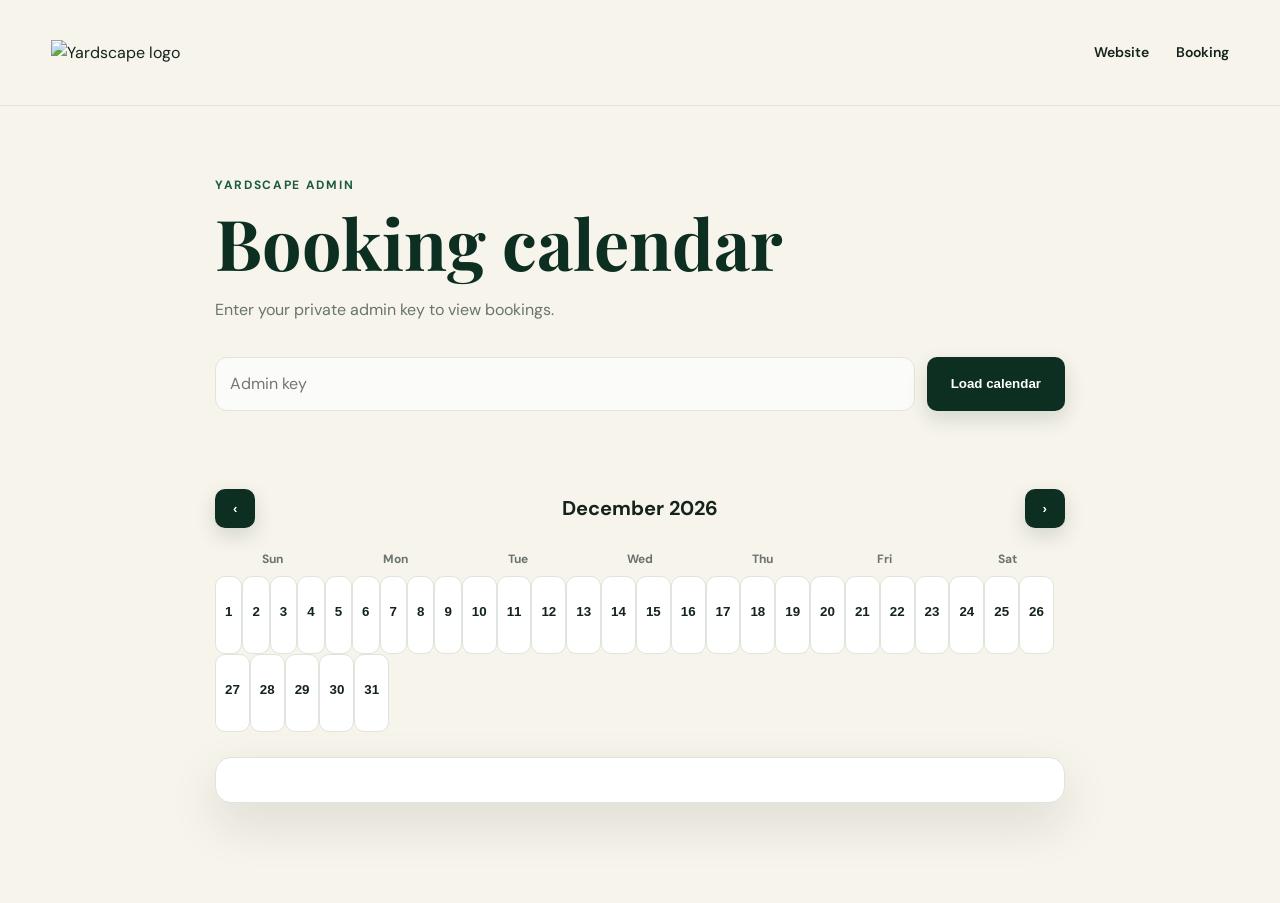
==== admin.html @ 38db49c1 "Add files via upload" ====
<!DOCTYPE html>
<html lang="en"><head><meta charset="UTF-8"><meta name="viewport" content="width=device-width,initial-scale=1.0">
<title>Yardscape Admin Calendar</title><link rel="stylesheet" href="style.css"></head>
<body><header class="site-header"><div class="container nav"><a class="brand" href="index.html"><img src="assets/yardscape-logo.jpg" alt="Yardscape logo"></a><nav><a href="index.html">Website</a><a href="booking.html">Booking</a></nav></div></header>
<main class="booking-page"><div class="container narrow"><p class="eyebrow">Yardscape admin</p><h1>Booking calendar</h1><p class="intro">Enter your private admin key to view bookings.</p>
<div class="admin-toolbar"><input id="key" type="password" placeholder="Admin key"><button id="load" class="btn">Load calendar</button></div><div id="adminStatus" class="status"></div>
<div class="calendar-head"><button id="prev" class="btn btn-small">‹</button><strong id="adminMonth"></strong><button id="next" class="btn btn-small">›</button></div><div id="adminCalendar"></div><div id="details" class="admin-details"></div>
</div></main>
<script>
const ENDPOINT='https://script.google.com/macros/s/AKfycbxmXzRBeJQGZBUnft7rvabX5Q3jhQpAXhet52yWlGPbyvcyRkGd6qVEleNGHYUDn4_w6A/exec';
let view=new Date(new Date().getFullYear(),new Date().getMonth(),1),data={};

function iso(y,m,d){
  return `${y}-${String(m+1).padStart(2,'0')}-${String(d).padStart(2,'0')}`;
}

function draw(){
  document.getElementById('adminMonth').textContent=
    view.toLocaleDateString(undefined,{month:'long',year:'numeric'});

  let c=document.getElementById('adminCalendar');
  c.innerHTML='<div class="admin-grid">'+
    ['Sun','Mon','Tue','Wed','Thu','Fri','Sat'].map(x=>`<b>${x}</b>`).join('');

  let first=new Date(view.getFullYear(),view.getMonth(),1).getDay();
  let days=new Date(view.getFullYear(),view.getMonth()+1,0).getDate();

  for(let i=0;i<first;i++) c.innerHTML+='<div></div>';

  for(let d=1;d<=days;d++){
    let x=iso(view.getFullYear(),view.getMonth(),d);
    let count=(data[x]||[]).length;

    c.innerHTML+=`<button class="admin-day" onclick="showDay('${x}')">
      <b>${d}</b>
      <span>${count?count+' booking'+(count>1?'s':''):''}</span>
    </button>`;
  }

  c.innerHTML+='</div>';
}

function showDay(x){
  let list=data[x]||[];

  document.getElementById('details').innerHTML=
    '<h2>'+
    new Date(x+'T12:00:00').toLocaleDateString(undefined,{
      weekday:'long',
      month:'long',
      day:'numeric',
      year:'numeric'
    })+
    '</h2>'+

    (list.length?
      list.map(b=>`
        <article class="booking-item">
          <b>${b.time} — ${b.service}</b><br>
          ${b.name} · ${b.phone}<br>
          <a href="mailto:${b.email}">${b.email}</a><br>
          ${b.location}<br>
          <strong>${b.price || ''}</strong><br>
          <small>${b.notes||''}</small>
        </article>
      `).join(''):
      '<p>No bookings.</p>');
}

function loadAdmin(){
  let key=document.getElementById('key').value.trim();

  if(!key){
    document.getElementById('adminStatus').className='status error';
    document.getElementById('adminStatus').textContent='Enter your admin key.';
    return;
  }

  document.getElementById('adminStatus').className='status';
  document.getElementById('adminStatus').textContent='Loading bookings…';

  const callback='yardscapeAdminCallback_'+Date.now();

  window[callback]=function(j){
    try{
      if(!j.ok) throw new Error(j.error || 'Unable to load bookings.');

      data={};

      (j.bookings||[]).forEach(b=>{
        if(!data[b.date]) data[b.date]=[];
        data[b.date].push(b);
      });

      localStorage.setItem('yardscapeAdminKey',key);

      document.getElementById('adminStatus').className='status success';
      document.getElementById('adminStatus').textContent=
        (j.bookings||[]).length+
        ' booking'+((j.bookings||[]).length===1?'':'s')+
        ' loaded.';

      draw();

      // Show today's bookings if any.
      const today=iso(new Date().getFullYear(),new Date().getMonth(),new Date().getDate());
      showDay(today);

    }catch(err){
      document.getElementById('adminStatus').className='status error';
      document.getElementById('adminStatus').textContent=
        'Could not load bookings: '+err.message;
    }finally{
      delete window[callback];
      const s=document.getElementById(callback);
      if(s) s.remove();
    }
  };

  const script=document.createElement('script');
  script.id=callback;
  script.src=
    ENDPOINT+
    '?action=admin&key='+
    encodeURIComponent(key)+
    '&callback='+
    encodeURIComponent(callback);

  script.onerror=function(){
    document.getElementById('adminStatus').className='status error';
    document.getElementById('adminStatus').textContent=
      'Could not connect to the Apps Script. Check that the latest deployment is active.';
    delete window[callback];
    script.remove();
  };

  document.body.appendChild(script);
}

document.getElementById('load').onclick=loadAdmin;

document.getElementById('prev').onclick=()=>{
  view=new Date(view.getFullYear(),view.getMonth()-1,1);
  loadAdmin();
};

document.getElementById('next').onclick=()=>{
  view=new Date(view.getFullYear(),view.getMonth()+1,1);
  loadAdmin();
};

document.getElementById('key').value=
  localStorage.getItem('yardscapeAdminKey')||'';

draw();
</script></body></html>
---- style.css ----
@import url('https://fonts.googleapis.com/css2?family=DM+Sans:wght@400;500;600;700&family=Playfair+Display:wght@600;700&display=swap');
:root{--green:#0d2f21;--green2:#1d5b3d;--lime:#c6d86b;--cream:#f7f4eb;--white:#fff;--ink:#14231c;--muted:#68756e;--line:#dfe4dc;--gold:#d6bc67;--shadow:0 20px 50px rgba(20,35,28,.12)}
*{box-sizing:border-box}html{scroll-behavior:smooth}body{margin:0;font-family:"DM Sans",sans-serif;color:var(--ink);background:var(--cream);line-height:1.6}a{text-decoration:none;color:inherit}.container{width:min(1180px,92%);margin:auto}.topbar{background:var(--green);color:#fff;font-size:13px}.topbar-inner{min-height:40px;display:flex;justify-content:space-between;align-items:center;gap:20px}.topbar a{opacity:.96}.site-header{background:rgba(247,244,235,.98);border-bottom:1px solid var(--line);position:sticky;top:0;z-index:20;backdrop-filter:blur(10px)}.nav{min-height:105px;display:flex;align-items:center;justify-content:space-between;gap:25px}.brand img{display:block;width:190px;height:auto}.nav nav{display:flex;align-items:center;gap:27px;font-weight:600;font-size:14px}.nav nav>a:not(.btn):hover{color:var(--green2)}.btn{display:inline-flex;justify-content:center;align-items:center;border:0;border-radius:10px;background:var(--green);color:#fff;padding:14px 24px;font-weight:700;cursor:pointer;transition:.2s;box-shadow:0 8px 20px rgba(13,47,33,.15)}.btn:hover{transform:translateY(-2px);background:var(--green2)}.btn-small{padding:12px 18px}.btn-ghost{background:transparent;color:var(--green);border:1px solid var(--green);box-shadow:none}.btn-outline-light{background:transparent;color:#fff;border:1px solid rgba(255,255,255,.8);box-shadow:none}.menu-toggle{display:none;background:none;border:0;font-size:24px;color:var(--green)}
.hero{position:relative;min-height:520px;display:flex;align-items:center;overflow:hidden;color:#fff}.hero-image{position:absolute;inset:0;background-image:url('assets/hero.jpg');background-size:cover;background-position:center}.hero-overlay{position:absolute;inset:0;background:linear-gradient(90deg,rgba(0,20,13,.88) 0%,rgba(0,20,13,.62) 44%,rgba(0,20,13,.2) 100%)}.hero-content{position:relative;z-index:1;padding:78px 0}.eyebrow{text-transform:uppercase;letter-spacing:.14em;font-size:12px;font-weight:700;color:var(--green2);margin:0 0 12px}.hero .eyebrow{color:#dce9a4}.hero h1{font-family:"Playfair Display",serif;font-size:clamp(48px,7vw,82px);line-height:1.02;margin:0 0 22px;letter-spacing:-.04em}.hero h1 span{color:var(--lime)}.hero-copy{font-size:19px;max-width:640px;margin:0;color:#f5f7f3}.hero-actions{display:flex;gap:12px;flex-wrap:wrap;margin:28px 0 14px}.location-line{font-size:14px;margin-top:12px}.section{padding:88px 0}.services-section{background:var(--cream)}.section-heading{max-width:760px;margin-bottom:38px}.centered{text-align:center;margin-left:auto;margin-right:auto}.section-heading h2{font-family:"Playfair Display",serif;font-size:clamp(36px,5vw,56px);line-height:1.08;margin:0;color:var(--green)}.section-heading>p:last-child{color:var(--muted)}.service-cards{display:grid;grid-template-columns:repeat(5,1fr);gap:16px}.service-card{background:#fff;border:1px solid var(--line);border-radius:14px;overflow:hidden;box-shadow:0 10px 25px rgba(20,35,28,.08);display:flex;flex-direction:column}.service-image{height:135px;overflow:hidden}.service-image img{width:100%;height:100%;object-fit:cover;display:block}.service-body{position:relative;padding:28px 18px 20px;display:flex;flex-direction:column;min-height:225px}.service-icon{position:absolute;left:18px;top:-22px;width:46px;height:46px;border-radius:50%;display:grid;place-items:center;background:var(--green);color:#fff;border:3px solid #fff;font-size:20px}.service-body h3{font-size:18px;margin:5px 0 8px}.service-body p{font-size:13px;color:var(--muted);margin:0 0 18px}.service-body strong{margin-top:auto;color:var(--green);font-size:15px}.center-action{text-align:center;margin-top:28px}.about-section{background:var(--green);color:#fff}.about-grid{display:grid;grid-template-columns:1fr 1fr;gap:80px;align-items:center}.about-section .eyebrow{color:var(--lime)}.about-section h2{font-family:"Playfair Display",serif;font-size:clamp(35px,5vw,55px);line-height:1.08;margin:0}.about-section p{color:#dbe7e0}.contact-section{background:#fff}.contact-grid{display:grid;grid-template-columns:repeat(2,1fr);gap:16px}.contact-card{display:flex;gap:16px;align-items:flex-start;background:var(--cream);border:1px solid var(--line);border-radius:16px;padding:20px}.contact-icon{width:42px;height:42px;flex:0 0 42px;display:grid;place-items:center;background:var(--green);color:var(--lime);border-radius:50%;font-size:18px}.contact-card b{color:var(--green)}.contact-cta{margin-top:25px;background:var(--green);color:#fff;border-radius:18px;padding:28px 30px;display:flex;justify-content:space-between;align-items:center;gap:25px}.contact-cta h3{font-family:"Playfair Display",serif;font-size:30px;margin:0 0 5px}.contact-cta p{margin:0;color:#dbe7e0}.contact-cta .btn{background:#fff;color:var(--green)}footer{background:#08251a;color:#dbe6df;padding:48px 0 0}.footer-grid{display:grid;grid-template-columns:1.5fr 1fr 1fr;gap:55px;padding-bottom:38px}.footer-brand img{width:210px;background:#f7f4eb;border-radius:8px;padding:4px}.footer-grid h3{color:#fff;font-size:16px;margin:0 0 15px}.footer-grid p{font-size:13px;margin:7px 0}.footer-grid a:hover{color:var(--lime)}.footer-bottom{text-align:center;border-top:1px solid rgba(255,255,255,.12);padding:18px 0;font-size:12px;color:#aebeb5}
/* booking page */.booking-page{padding:70px 0 100px}.narrow{width:min(850px,92%)}.booking-page h1{font-family:"Playfair Display",serif;font-size:clamp(45px,7vw,70px);line-height:1.02;margin:0 0 18px;color:var(--green)}.intro{color:var(--muted);max-width:720px;margin-bottom:35px}.booking-form{background:#fff;border:1px solid var(--line);border-radius:22px;padding:30px;box-shadow:var(--shadow)}.form-section{padding:10px 0 28px}.form-section h2{font-family:"Playfair Display",serif;font-size:25px;margin:0 0 18px;color:var(--green)}.service-options{display:grid;grid-template-columns:1fr 1fr;gap:12px}.service-option{position:relative}.service-option input{position:absolute;opacity:0}.service-option span{display:flex;justify-content:space-between;gap:15px;padding:17px;border:1px solid var(--line);border-radius:14px;cursor:pointer}.service-option input:checked+span{border-color:var(--green2);box-shadow:0 0 0 2px var(--green2);background:#f5faee}.service-option small{color:var(--muted);font-weight:600}label:not(.service-option){display:block;font-size:13px;font-weight:700;margin:14px 0 6px}input,select,textarea{width:100%;padding:13px 14px;border:1px solid var(--line);border-radius:12px;background:#fbfcf9;font:inherit;color:var(--ink)}input:focus,select:focus,textarea:focus{outline:2px solid var(--lime);border-color:var(--green2)}.form-grid{display:grid;grid-template-columns:1fr 1fr;gap:35px;border-top:1px solid var(--line);border-bottom:1px solid var(--line)}.hint,.privacy-note{font-size:12px;color:var(--muted)}.summary{display:grid;grid-template-columns:1fr 1fr;gap:12px;background:var(--cream);border-radius:14px;padding:18px;margin:0 0 18px}.summary span{display:block;color:var(--muted);font-size:12px}.summary strong{display:block;margin-top:3px}.btn-full{width:100%;font-size:16px}.status{min-height:24px;text-align:center;font-weight:700}.status.success{color:#247347}.status.error{color:#a12f2f}.booking-footer{background:#08251a;color:#dbe6df;padding:28px 0}.booking-footer .footer-inner{display:flex;justify-content:space-between;align-items:center}.booking-brand{display:flex;align-items:center;gap:14px}.booking-brand img{width:130px;background:#f7f4eb;border-radius:6px}
@media(max-width:1000px){.service-cards{grid-template-columns:repeat(2,1fr)}.about-grid{grid-template-columns:1fr;gap:30px}.nav nav{gap:16px}}@media(max-width:700px){.topbar-inner{flex-direction:column;justify-content:center;gap:2px;padding:7px 0}.nav{min-height:78px}.brand img{width:155px}.nav nav{display:none;position:absolute;top:78px;left:0;right:0;background:var(--cream);padding:18px 4%;border-bottom:1px solid var(--line);flex-direction:column;align-items:stretch}.nav nav.open{display:flex}.nav nav .btn{text-align:center}.menu-toggle{display:block}.hero{min-height:560px}.hero-content{padding:60px 0}.service-cards,.contact-grid,.form-grid,.service-options,.summary,.footer-grid{grid-template-columns:1fr}.section{padding:65px 0}.contact-cta{flex-direction:column;align-items:flex-start}.footer-grid{gap:28px}.booking-page{padding:45px 0 70px}.booking-form{padding:20px}}

/* Admin calendar */
.admin-toolbar{display:flex;gap:12px;margin:24px 0}.admin-toolbar input{flex:1}.calendar-head{display:flex;align-items:center;justify-content:space-between;margin:30px 0 15px;font-size:20px}.admin-grid{display:grid;grid-template-columns:repeat(7,1fr);gap:7px}.admin-grid>b{text-align:center;color:var(--muted);font-size:12px;padding:7px}.admin-day{min-height:78px;border:1px solid var(--line);background:#fff;border-radius:10px;padding:9px;text-align:left;cursor:pointer;color:var(--ink)}.admin-day:hover{border-color:var(--green2);transform:translateY(-1px)}.admin-day.has-bookings{background:#f2f8ee;border-color:#9dbb86}.admin-day span{display:block;color:var(--green2);font-size:11px;margin-top:7px}.admin-details{margin-top:25px;background:#fff;border:1px solid var(--line);border-radius:16px;padding:22px;box-shadow:var(--shadow)}.booking-item{background:var(--cream);border:1px solid var(--line);border-radius:12px;padding:15px;margin:12px 0}.booking-item a{color:var(--green2);text-decoration:underline}.booking-item small{color:var(--muted)}
@media(max-width:700px){.admin-toolbar{flex-direction:column}.admin-grid{gap:4px}.admin-day{min-height:60px;padding:6px;font-size:12px}.admin-day span{font-size:9px}}
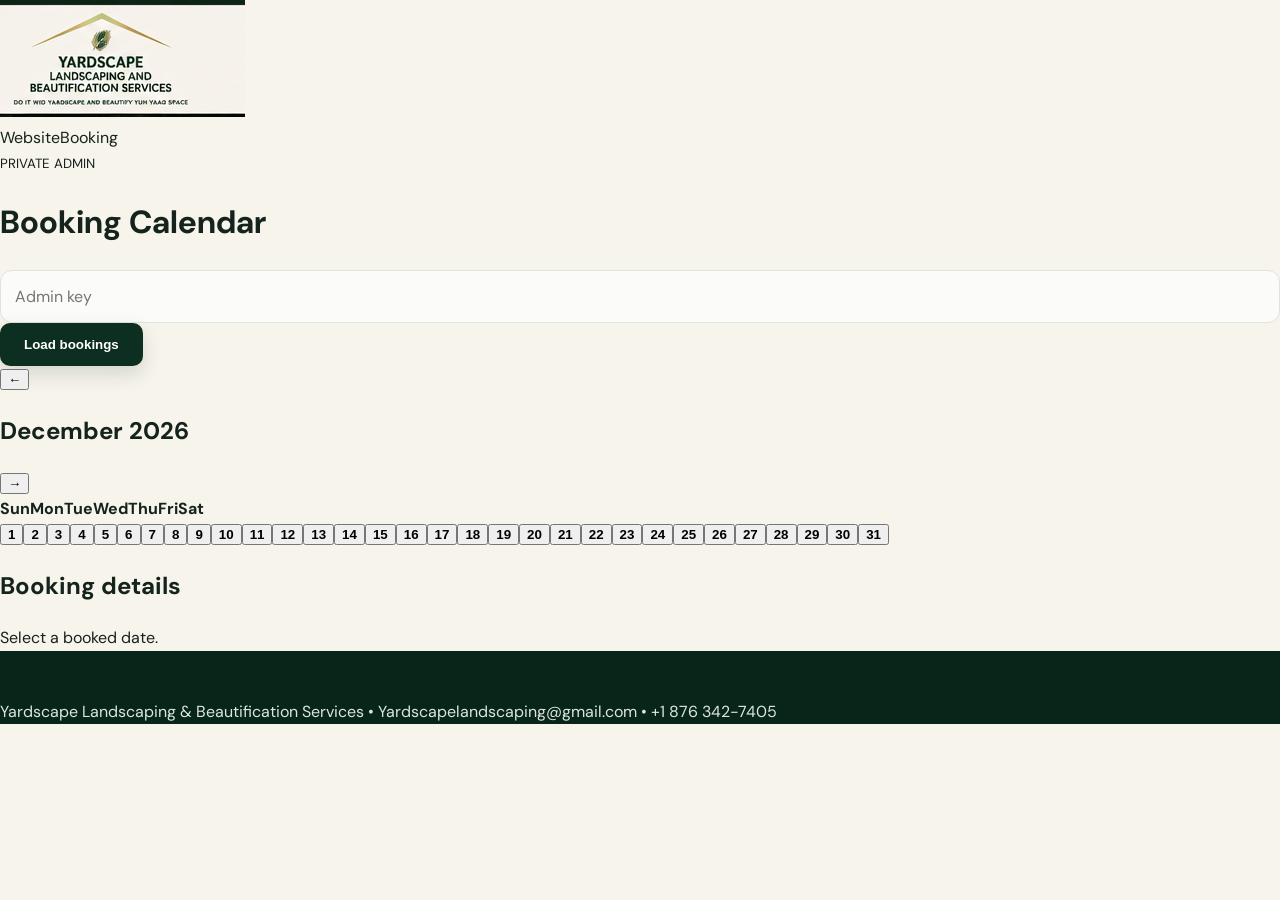
==== commit fd03ebea: "Add files via upload" ====
--- a/admin.html
+++ b/admin.html
@@ -1,156 +1,15 @@
-<!DOCTYPE html>
-<html lang="en"><head><meta charset="UTF-8"><meta name="viewport" content="width=device-width,initial-scale=1.0">
-<title>Yardscape Admin Calendar</title><link rel="stylesheet" href="style.css"></head>
-<body><header class="site-header"><div class="container nav"><a class="brand" href="index.html"><img src="assets/yardscape-logo.jpg" alt="Yardscape logo"></a><nav><a href="index.html">Website</a><a href="booking.html">Booking</a></nav></div></header>
-<main class="booking-page"><div class="container narrow"><p class="eyebrow">Yardscape admin</p><h1>Booking calendar</h1><p class="intro">Enter your private admin key to view bookings.</p>
-<div class="admin-toolbar"><input id="key" type="password" placeholder="Admin key"><button id="load" class="btn">Load calendar</button></div><div id="adminStatus" class="status"></div>
-<div class="calendar-head"><button id="prev" class="btn btn-small">‹</button><strong id="adminMonth"></strong><button id="next" class="btn btn-small">›</button></div><div id="adminCalendar"></div><div id="details" class="admin-details"></div>
-</div></main>
+<!doctype html><html><head><meta charset="utf-8"><meta name="viewport" content="width=device-width,initial-scale=1"><title>Yardscape Admin</title><link rel="stylesheet" href="style.css"></head>
+<body><header><a href="index.html"><img src="assets/yardscape-logo.png" alt="Yardscape"></a><nav><a href="index.html">Website</a><a href="booking.html">Booking</a></nav></header>
+<main><small>PRIVATE ADMIN</small><h1>Booking Calendar</h1><div class="adminbar"><input id="key" type="password" placeholder="Admin key"><button class="btn" id="load">Load bookings</button><span id="count"></span></div>
+<div class="calhead"><button id="prev">←</button><h2 id="month"></h2><button id="next">→</button></div><div class="week"><b>Sun</b><b>Mon</b><b>Tue</b><b>Wed</b><b>Thu</b><b>Fri</b><b>Sat</b></div><div id="grid" class="calendar"></div>
+<div class="details"><h2>Booking details</h2><div id="details">Select a booked date.</div></div></main>
+<footer>Yardscape Landscaping & Beautification Services • <a href="mailto:Yardscapelandscaping@gmail.com">Yardscapelandscaping@gmail.com</a> • <a href="tel:+18763427405">+1 876 342-7405</a></footer>
 <script>
-const ENDPOINT='https://script.google.com/macros/s/AKfycbxmXzRBeJQGZBUnft7rvabX5Q3jhQpAXhet52yWlGPbyvcyRkGd6qVEleNGHYUDn4_w6A/exec';
-let view=new Date(new Date().getFullYear(),new Date().getMonth(),1),data={};
-
-function iso(y,m,d){
-  return `${y}-${String(m+1).padStart(2,'0')}-${String(d).padStart(2,'0')}`;
-}
-
-function draw(){
-  document.getElementById('adminMonth').textContent=
-    view.toLocaleDateString(undefined,{month:'long',year:'numeric'});
-
-  let c=document.getElementById('adminCalendar');
-  c.innerHTML='<div class="admin-grid">'+
-    ['Sun','Mon','Tue','Wed','Thu','Fri','Sat'].map(x=>`<b>${x}</b>`).join('');
-
-  let first=new Date(view.getFullYear(),view.getMonth(),1).getDay();
-  let days=new Date(view.getFullYear(),view.getMonth()+1,0).getDate();
-
-  for(let i=0;i<first;i++) c.innerHTML+='<div></div>';
-
-  for(let d=1;d<=days;d++){
-    let x=iso(view.getFullYear(),view.getMonth(),d);
-    let count=(data[x]||[]).length;
-
-    c.innerHTML+=`<button class="admin-day" onclick="showDay('${x}')">
-      <b>${d}</b>
-      <span>${count?count+' booking'+(count>1?'s':''):''}</span>
-    </button>`;
-  }
-
-  c.innerHTML+='</div>';
-}
-
-function showDay(x){
-  let list=data[x]||[];
-
-  document.getElementById('details').innerHTML=
-    '<h2>'+
-    new Date(x+'T12:00:00').toLocaleDateString(undefined,{
-      weekday:'long',
-      month:'long',
-      day:'numeric',
-      year:'numeric'
-    })+
-    '</h2>'+
-
-    (list.length?
-      list.map(b=>`
-        <article class="booking-item">
-          <b>${b.time} — ${b.service}</b><br>
-          ${b.name} · ${b.phone}<br>
-          <a href="mailto:${b.email}">${b.email}</a><br>
-          ${b.location}<br>
-          <strong>${b.price || ''}</strong><br>
-          <small>${b.notes||''}</small>
-        </article>
-      `).join(''):
-      '<p>No bookings.</p>');
-}
-
-function loadAdmin(){
-  let key=document.getElementById('key').value.trim();
-
-  if(!key){
-    document.getElementById('adminStatus').className='status error';
-    document.getElementById('adminStatus').textContent='Enter your admin key.';
-    return;
-  }
-
-  document.getElementById('adminStatus').className='status';
-  document.getElementById('adminStatus').textContent='Loading bookings…';
-
-  const callback='yardscapeAdminCallback_'+Date.now();
-
-  window[callback]=function(j){
-    try{
-      if(!j.ok) throw new Error(j.error || 'Unable to load bookings.');
-
-      data={};
-
-      (j.bookings||[]).forEach(b=>{
-        if(!data[b.date]) data[b.date]=[];
-        data[b.date].push(b);
-      });
-
-      localStorage.setItem('yardscapeAdminKey',key);
-
-      document.getElementById('adminStatus').className='status success';
-      document.getElementById('adminStatus').textContent=
-        (j.bookings||[]).length+
-        ' booking'+((j.bookings||[]).length===1?'':'s')+
-        ' loaded.';
-
-      draw();
-
-      // Show today's bookings if any.
-      const today=iso(new Date().getFullYear(),new Date().getMonth(),new Date().getDate());
-      showDay(today);
-
-    }catch(err){
-      document.getElementById('adminStatus').className='status error';
-      document.getElementById('adminStatus').textContent=
-        'Could not load bookings: '+err.message;
-    }finally{
-      delete window[callback];
-      const s=document.getElementById(callback);
-      if(s) s.remove();
-    }
-  };
-
-  const script=document.createElement('script');
-  script.id=callback;
-  script.src=
-    ENDPOINT+
-    '?action=admin&key='+
-    encodeURIComponent(key)+
-    '&callback='+
-    encodeURIComponent(callback);
-
-  script.onerror=function(){
-    document.getElementById('adminStatus').className='status error';
-    document.getElementById('adminStatus').textContent=
-      'Could not connect to the Apps Script. Check that the latest deployment is active.';
-    delete window[callback];
-    script.remove();
-  };
-
-  document.body.appendChild(script);
-}
-
-document.getElementById('load').onclick=loadAdmin;
-
-document.getElementById('prev').onclick=()=>{
-  view=new Date(view.getFullYear(),view.getMonth()-1,1);
-  loadAdmin();
-};
-
-document.getElementById('next').onclick=()=>{
-  view=new Date(view.getFullYear(),view.getMonth()+1,1);
-  loadAdmin();
-};
-
-document.getElementById('key').value=
-  localStorage.getItem('yardscapeAdminKey')||'';
-
-draw();
+const API="https://script.google.com/macros/s/AKfycbxmXzRBeJQGZBUnft7rvabX5Q3jhQpAXhet52yWlGPbyvcyRkGd6qVEleNGHYUDn4_w6A/exec";let data={},cur=new Date();
+function jp(p){return new Promise((resolve,reject)=>{const c="ad_"+Date.now()+"_"+Math.random().toString(36).slice(2),x=document.createElement("script");let timer;window[c]=v=>{clearTimeout(timer);delete window[c];x.remove();resolve(v)};x.onerror=()=>{clearTimeout(timer);delete window[c];x.remove();reject(new Error("Could not connect to the booking service."))};x.src=API+"?"+new URLSearchParams({...p,callback:c});document.body.appendChild(x);timer=setTimeout(()=>{delete window[c];x.remove();reject(new Error("Admin request timed out."))},15000)})}
+function esc(v){return String(v??"").replace(/[&<>"']/g,c=>({"&":"&amp;","<":"&lt;",">":"&gt;",'"':"&quot;","'":"&#039;"}[c]))}
+function render(){const y=cur.getFullYear(),m=cur.getMonth();document.getElementById("month").textContent=cur.toLocaleString("en-US",{month:"long",year:"numeric"});const g=document.getElementById("grid");g.innerHTML="";const first=new Date(y,m,1).getDay(),days=new Date(y,m+1,0).getDate();for(let i=0;i<first;i++)g.appendChild(document.createElement("div"));for(let day=1;day<=days;day++){const k=y+"-"+String(m+1).padStart(2,"0")+"-"+String(day).padStart(2,"0"),b=data[k]||[],c=document.createElement("button");c.className="day"+(b.length?" booked":"");c.innerHTML="<b>"+day+"</b>"+(b.length?"<small>"+b.length+" booking(s)</small>":"");c.onclick=()=>show(k);g.appendChild(c)}}
+function show(k){const b=data[k]||[];document.getElementById("details").innerHTML=b.length?b.map(x=>"<article><h3>"+esc(x.service)+"</h3><p><b>"+esc(x.date)+" at "+esc(x.time)+"</b></p><p><b>Customer:</b> "+esc(x.name)+"</p><p><b>Email:</b> "+esc(x.email)+"</p><p><b>Phone:</b> "+esc(x.phone)+"</p><p><b>Location:</b> "+esc(x.location)+"</p><p><b>Price / Quote:</b> "+esc(x.price)+"</p><p><b>Notes:</b> "+esc(x.notes||"None")+"</p></article>").join(""):"No bookings for "+k+"."}
+document.getElementById("load").onclick=async()=>{try{const r=await jp({action:"admin",key:document.getElementById("key").value.trim()});if(!r.ok)throw Error(r.error||"Could not load bookings.");data=r.bookings||{};document.getElementById("count").textContent=Object.values(data).reduce((a,b)=>a+b.length,0)+" booking(s)";render()}catch(e){alert(e.message)}};
+document.getElementById("prev").onclick=()=>{cur.setMonth(cur.getMonth()-1);render()};document.getElementById("next").onclick=()=>{cur.setMonth(cur.getMonth()+1);render()};render();
 </script></body></html>
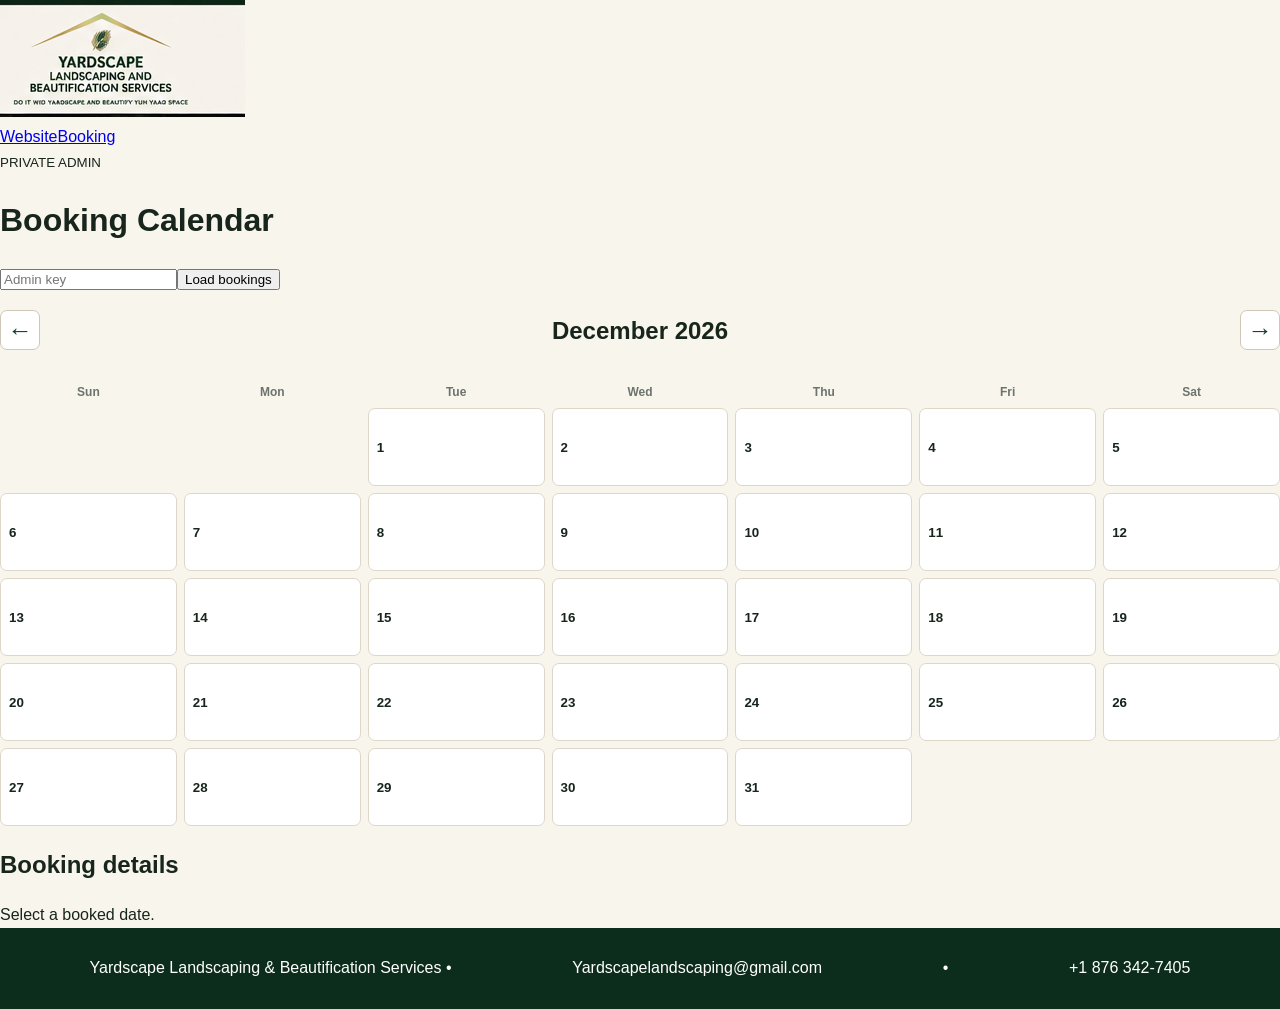
==== commit 4dbccd3f: "Update admin.html" ====
--- a/admin.html
+++ b/admin.html
@@ -12,4 +12,4 @@
 function show(k){const b=data[k]||[];document.getElementById("details").innerHTML=b.length?b.map(x=>"<article><h3>"+esc(x.service)+"</h3><p><b>"+esc(x.date)+" at "+esc(x.time)+"</b></p><p><b>Customer:</b> "+esc(x.name)+"</p><p><b>Email:</b> "+esc(x.email)+"</p><p><b>Phone:</b> "+esc(x.phone)+"</p><p><b>Location:</b> "+esc(x.location)+"</p><p><b>Price / Quote:</b> "+esc(x.price)+"</p><p><b>Notes:</b> "+esc(x.notes||"None")+"</p></article>").join(""):"No bookings for "+k+"."}
 document.getElementById("load").onclick=async()=>{try{const r=await jp({action:"admin",key:document.getElementById("key").value.trim()});if(!r.ok)throw Error(r.error||"Could not load bookings.");data=r.bookings||{};document.getElementById("count").textContent=Object.values(data).reduce((a,b)=>a+b.length,0)+" booking(s)";render()}catch(e){alert(e.message)}};
 document.getElementById("prev").onclick=()=>{cur.setMonth(cur.getMonth()-1);render()};document.getElementById("next").onclick=()=>{cur.setMonth(cur.getMonth()+1);render()};render();
-</script></body></html>+</script></body></html>
--- a/style.css
+++ b/style.css
@@ -1,10 +1 @@
-@import url('https://fonts.googleapis.com/css2?family=DM+Sans:wght@400;500;600;700&family=Playfair+Display:wght@600;700&display=swap');
-:root{--green:#0d2f21;--green2:#1d5b3d;--lime:#c6d86b;--cream:#f7f4eb;--white:#fff;--ink:#14231c;--muted:#68756e;--line:#dfe4dc;--gold:#d6bc67;--shadow:0 20px 50px rgba(20,35,28,.12)}
-*{box-sizing:border-box}html{scroll-behavior:smooth}body{margin:0;font-family:"DM Sans",sans-serif;color:var(--ink);background:var(--cream);line-height:1.6}a{text-decoration:none;color:inherit}.container{width:min(1180px,92%);margin:auto}.topbar{background:var(--green);color:#fff;font-size:13px}.topbar-inner{min-height:40px;display:flex;justify-content:space-between;align-items:center;gap:20px}.topbar a{opacity:.96}.site-header{background:rgba(247,244,235,.98);border-bottom:1px solid var(--line);position:sticky;top:0;z-index:20;backdrop-filter:blur(10px)}.nav{min-height:105px;display:flex;align-items:center;justify-content:space-between;gap:25px}.brand img{display:block;width:190px;height:auto}.nav nav{display:flex;align-items:center;gap:27px;font-weight:600;font-size:14px}.nav nav>a:not(.btn):hover{color:var(--green2)}.btn{display:inline-flex;justify-content:center;align-items:center;border:0;border-radius:10px;background:var(--green);color:#fff;padding:14px 24px;font-weight:700;cursor:pointer;transition:.2s;box-shadow:0 8px 20px rgba(13,47,33,.15)}.btn:hover{transform:translateY(-2px);background:var(--green2)}.btn-small{padding:12px 18px}.btn-ghost{background:transparent;color:var(--green);border:1px solid var(--green);box-shadow:none}.btn-outline-light{background:transparent;color:#fff;border:1px solid rgba(255,255,255,.8);box-shadow:none}.menu-toggle{display:none;background:none;border:0;font-size:24px;color:var(--green)}
-.hero{position:relative;min-height:520px;display:flex;align-items:center;overflow:hidden;color:#fff}.hero-image{position:absolute;inset:0;background-image:url('assets/hero.jpg');background-size:cover;background-position:center}.hero-overlay{position:absolute;inset:0;background:linear-gradient(90deg,rgba(0,20,13,.88) 0%,rgba(0,20,13,.62) 44%,rgba(0,20,13,.2) 100%)}.hero-content{position:relative;z-index:1;padding:78px 0}.eyebrow{text-transform:uppercase;letter-spacing:.14em;font-size:12px;font-weight:700;color:var(--green2);margin:0 0 12px}.hero .eyebrow{color:#dce9a4}.hero h1{font-family:"Playfair Display",serif;font-size:clamp(48px,7vw,82px);line-height:1.02;margin:0 0 22px;letter-spacing:-.04em}.hero h1 span{color:var(--lime)}.hero-copy{font-size:19px;max-width:640px;margin:0;color:#f5f7f3}.hero-actions{display:flex;gap:12px;flex-wrap:wrap;margin:28px 0 14px}.location-line{font-size:14px;margin-top:12px}.section{padding:88px 0}.services-section{background:var(--cream)}.section-heading{max-width:760px;margin-bottom:38px}.centered{text-align:center;margin-left:auto;margin-right:auto}.section-heading h2{font-family:"Playfair Display",serif;font-size:clamp(36px,5vw,56px);line-height:1.08;margin:0;color:var(--green)}.section-heading>p:last-child{color:var(--muted)}.service-cards{display:grid;grid-template-columns:repeat(5,1fr);gap:16px}.service-card{background:#fff;border:1px solid var(--line);border-radius:14px;overflow:hidden;box-shadow:0 10px 25px rgba(20,35,28,.08);display:flex;flex-direction:column}.service-image{height:135px;overflow:hidden}.service-image img{width:100%;height:100%;object-fit:cover;display:block}.service-body{position:relative;padding:28px 18px 20px;display:flex;flex-direction:column;min-height:225px}.service-icon{position:absolute;left:18px;top:-22px;width:46px;height:46px;border-radius:50%;display:grid;place-items:center;background:var(--green);color:#fff;border:3px solid #fff;font-size:20px}.service-body h3{font-size:18px;margin:5px 0 8px}.service-body p{font-size:13px;color:var(--muted);margin:0 0 18px}.service-body strong{margin-top:auto;color:var(--green);font-size:15px}.center-action{text-align:center;margin-top:28px}.about-section{background:var(--green);color:#fff}.about-grid{display:grid;grid-template-columns:1fr 1fr;gap:80px;align-items:center}.about-section .eyebrow{color:var(--lime)}.about-section h2{font-family:"Playfair Display",serif;font-size:clamp(35px,5vw,55px);line-height:1.08;margin:0}.about-section p{color:#dbe7e0}.contact-section{background:#fff}.contact-grid{display:grid;grid-template-columns:repeat(2,1fr);gap:16px}.contact-card{display:flex;gap:16px;align-items:flex-start;background:var(--cream);border:1px solid var(--line);border-radius:16px;padding:20px}.contact-icon{width:42px;height:42px;flex:0 0 42px;display:grid;place-items:center;background:var(--green);color:var(--lime);border-radius:50%;font-size:18px}.contact-card b{color:var(--green)}.contact-cta{margin-top:25px;background:var(--green);color:#fff;border-radius:18px;padding:28px 30px;display:flex;justify-content:space-between;align-items:center;gap:25px}.contact-cta h3{font-family:"Playfair Display",serif;font-size:30px;margin:0 0 5px}.contact-cta p{margin:0;color:#dbe7e0}.contact-cta .btn{background:#fff;color:var(--green)}footer{background:#08251a;color:#dbe6df;padding:48px 0 0}.footer-grid{display:grid;grid-template-columns:1.5fr 1fr 1fr;gap:55px;padding-bottom:38px}.footer-brand img{width:210px;background:#f7f4eb;border-radius:8px;padding:4px}.footer-grid h3{color:#fff;font-size:16px;margin:0 0 15px}.footer-grid p{font-size:13px;margin:7px 0}.footer-grid a:hover{color:var(--lime)}.footer-bottom{text-align:center;border-top:1px solid rgba(255,255,255,.12);padding:18px 0;font-size:12px;color:#aebeb5}
-/* booking page */.booking-page{padding:70px 0 100px}.narrow{width:min(850px,92%)}.booking-page h1{font-family:"Playfair Display",serif;font-size:clamp(45px,7vw,70px);line-height:1.02;margin:0 0 18px;color:var(--green)}.intro{color:var(--muted);max-width:720px;margin-bottom:35px}.booking-form{background:#fff;border:1px solid var(--line);border-radius:22px;padding:30px;box-shadow:var(--shadow)}.form-section{padding:10px 0 28px}.form-section h2{font-family:"Playfair Display",serif;font-size:25px;margin:0 0 18px;color:var(--green)}.service-options{display:grid;grid-template-columns:1fr 1fr;gap:12px}.service-option{position:relative}.service-option input{position:absolute;opacity:0}.service-option span{display:flex;justify-content:space-between;gap:15px;padding:17px;border:1px solid var(--line);border-radius:14px;cursor:pointer}.service-option input:checked+span{border-color:var(--green2);box-shadow:0 0 0 2px var(--green2);background:#f5faee}.service-option small{color:var(--muted);font-weight:600}label:not(.service-option){display:block;font-size:13px;font-weight:700;margin:14px 0 6px}input,select,textarea{width:100%;padding:13px 14px;border:1px solid var(--line);border-radius:12px;background:#fbfcf9;font:inherit;color:var(--ink)}input:focus,select:focus,textarea:focus{outline:2px solid var(--lime);border-color:var(--green2)}.form-grid{display:grid;grid-template-columns:1fr 1fr;gap:35px;border-top:1px solid var(--line);border-bottom:1px solid var(--line)}.hint,.privacy-note{font-size:12px;color:var(--muted)}.summary{display:grid;grid-template-columns:1fr 1fr;gap:12px;background:var(--cream);border-radius:14px;padding:18px;margin:0 0 18px}.summary span{display:block;color:var(--muted);font-size:12px}.summary strong{display:block;margin-top:3px}.btn-full{width:100%;font-size:16px}.status{min-height:24px;text-align:center;font-weight:700}.status.success{color:#247347}.status.error{color:#a12f2f}.booking-footer{background:#08251a;color:#dbe6df;padding:28px 0}.booking-footer .footer-inner{display:flex;justify-content:space-between;align-items:center}.booking-brand{display:flex;align-items:center;gap:14px}.booking-brand img{width:130px;background:#f7f4eb;border-radius:6px}
-@media(max-width:1000px){.service-cards{grid-template-columns:repeat(2,1fr)}.about-grid{grid-template-columns:1fr;gap:30px}.nav nav{gap:16px}}@media(max-width:700px){.topbar-inner{flex-direction:column;justify-content:center;gap:2px;padding:7px 0}.nav{min-height:78px}.brand img{width:155px}.nav nav{display:none;position:absolute;top:78px;left:0;right:0;background:var(--cream);padding:18px 4%;border-bottom:1px solid var(--line);flex-direction:column;align-items:stretch}.nav nav.open{display:flex}.nav nav .btn{text-align:center}.menu-toggle{display:block}.hero{min-height:560px}.hero-content{padding:60px 0}.service-cards,.contact-grid,.form-grid,.service-options,.summary,.footer-grid{grid-template-columns:1fr}.section{padding:65px 0}.contact-cta{flex-direction:column;align-items:flex-start}.footer-grid{gap:28px}.booking-page{padding:45px 0 70px}.booking-form{padding:20px}}
-
-/* Admin calendar */
-.admin-toolbar{display:flex;gap:12px;margin:24px 0}.admin-toolbar input{flex:1}.calendar-head{display:flex;align-items:center;justify-content:space-between;margin:30px 0 15px;font-size:20px}.admin-grid{display:grid;grid-template-columns:repeat(7,1fr);gap:7px}.admin-grid>b{text-align:center;color:var(--muted);font-size:12px;padding:7px}.admin-day{min-height:78px;border:1px solid var(--line);background:#fff;border-radius:10px;padding:9px;text-align:left;cursor:pointer;color:var(--ink)}.admin-day:hover{border-color:var(--green2);transform:translateY(-1px)}.admin-day.has-bookings{background:#f2f8ee;border-color:#9dbb86}.admin-day span{display:block;color:var(--green2);font-size:11px;margin-top:7px}.admin-details{margin-top:25px;background:#fff;border:1px solid var(--line);border-radius:16px;padding:22px;box-shadow:var(--shadow)}.booking-item{background:var(--cream);border:1px solid var(--line);border-radius:12px;padding:15px;margin:12px 0}.booking-item a{color:var(--green2);text-decoration:underline}.booking-item small{color:var(--muted)}
-@media(max-width:700px){.admin-toolbar{flex-direction:column}.admin-grid{gap:4px}.admin-day{min-height:60px;padding:6px;font-size:12px}.admin-day span{font-size:9px}}
+*{box-sizing:border-box}body{margin:0;background:#f8f5ec;color:#17251c;font-family:Arial,Helvetica,sans-serif;line-height:1.55}.topbar{background:#0d2d1c;color:#fff;padding:9px 7%;display:flex;justify-content:center;gap:42px;font-size:13px}.site-header{background:#fff;min-height:82px;display:flex;align-items:center;justify-content:space-between;padding:8px 7%;border-bottom:1px solid #e2dccf}.brand img{height:62px;width:auto;display:block}.site-header nav{display:flex;align-items:center;gap:25px}.site-header nav a{text-decoration:none;font-weight:700;color:#16251c}.nav-btn{background:#0d4b2c;color:#fff!important;padding:11px 18px;border-radius:7px}.booking-page{max-width:1120px;margin:auto;padding:55px 22px 80px}.booking-intro{display:flex;justify-content:space-between;gap:40px;align-items:end;margin-bottom:30px}.eyebrow{font-size:12px;letter-spacing:2px;color:#b28a38;font-weight:800}.booking-intro h1{font-family:Georgia,serif;font-size:50px;line-height:1.05;margin:9px 0;color:#123d27}.booking-intro p{max-width:720px;font-size:18px;color:#556057}.contact-mini{background:#fff;border:1px solid #e2dccf;border-radius:10px;padding:20px;display:flex;flex-direction:column;gap:5px;min-width:260px}.contact-mini a{color:#0d4b2c;font-weight:700}.booking-form{background:#fff;border:1px solid #e0d8c8;border-radius:12px;box-shadow:0 15px 40px #1a2d1a10;overflow:hidden}.form-section{padding:30px;border-bottom:1px solid #e8e1d4}.form-section h2{font-family:Georgia,serif;color:#123d27;font-size:25px;margin:0 0 20px}.form-section label{display:block;font-weight:700;margin-bottom:14px}.form-section input,.form-section select,.form-section textarea{display:block;width:100%;margin-top:7px;padding:13px 14px;border:1px solid #cfc7b7;border-radius:7px;background:#fff;font:inherit;color:#17251c}.price-box{display:flex;justify-content:space-between;align-items:center;background:#f1eadb;border-left:4px solid #b28a38;padding:14px 17px;border-radius:6px}.price-box strong{color:#0d4b2c}.calendar-card{border:1px solid #ddd5c5;border-radius:10px;padding:18px;background:#fbfaf6}.calhead{display:flex;justify-content:space-between;align-items:center;margin-bottom:14px}.calhead h3{margin:0;font-family:Georgia,serif;font-size:23px;color:#123d27}.calhead button{width:40px;height:40px;border:1px solid #cfc7b7;background:#fff;border-radius:7px;font-size:25px;cursor:pointer;color:#123d27}.week,.calendar{display:grid;grid-template-columns:repeat(7,1fr);gap:7px}.week{text-align:center;color:#6b736d;font-size:12px;margin-bottom:7px}.day{min-height:78px;border:1px solid #ded7c9;border-radius:7px;background:#fff;padding:8px;text-align:left;cursor:pointer;color:#17251c}.day span{display:block;font-size:17px;font-weight:800}.day small{display:block;font-size:11px;margin-top:5px;color:#4c5a50}.day:hover:not(:disabled){border-color:#0d4b2c}.day.selected{outline:3px solid #b28a38;border-color:#0d4b2c}.day.unavailable{background:#f7e9e7;border-color:#d9aaa5;cursor:not-allowed}.day.unavailable span,.day.unavailable small{color:#a52e27}.day.past{background:#eeeae2;color:#999;cursor:not-allowed}.empty-day{min-height:78px}.legend{display:flex;gap:22px;margin-top:15px;font-size:13px;color:#555}.dot{display:inline-block;width:10px;height:10px;border-radius:50%;background:#2e7b4c;margin-right:5px}.dot.unavailable{background:#b83a32}.dot.past{background:#aaa}.calendar-loading,.calendar-error{grid-column:1/-1;padding:30px;text-align:center}.calendar-error{color:#a52e27;background:#fdf4f2;border-radius:8px}.selected-date{font-weight:700;color:#0d4b2c}.status{min-height:22px}.good{color:#14703b;font-weight:700}.bad{color:#a52e27;font-weight:700}.fields-2{display:grid;grid-template-columns:1fr 1fr;gap:0 22px}.submit-row{padding:25px 30px;display:flex;align-items:center;gap:20px}.primary{background:#0d4b2c;color:#fff;border:0;border-radius:7px;padding:14px 24px;font-size:16px;font-weight:800;cursor:pointer}.primary:disabled{opacity:.6}footer{background:#0d2d1c;color:#fff;padding:28px 7%;display:flex;justify-content:space-between;gap:30px}footer div{display:flex;flex-direction:column;gap:4px}footer a{color:#fff;text-decoration:none}@media(max-width:800px){.topbar{gap:12px;flex-wrap:wrap}.site-header{flex-direction:column;align-items:flex-start;gap:12px}.site-header nav{gap:12px;flex-wrap:wrap}.booking-intro{flex-direction:column;align-items:stretch}.booking-intro h1{font-size:40px}.contact-mini{min-width:0}.fields-2{grid-template-columns:1fr}.day{min-height:65px;padding:6px}footer{flex-direction:column}}@media(max-width:500px){.booking-page{padding:35px 10px}.form-section{padding:20px}.submit-row{padding:20px;flex-direction:column;align-items:stretch}.calendar-card{padding:9px}.day{min-height:57px}.day small{font-size:9px}.brand img{height:52px}}
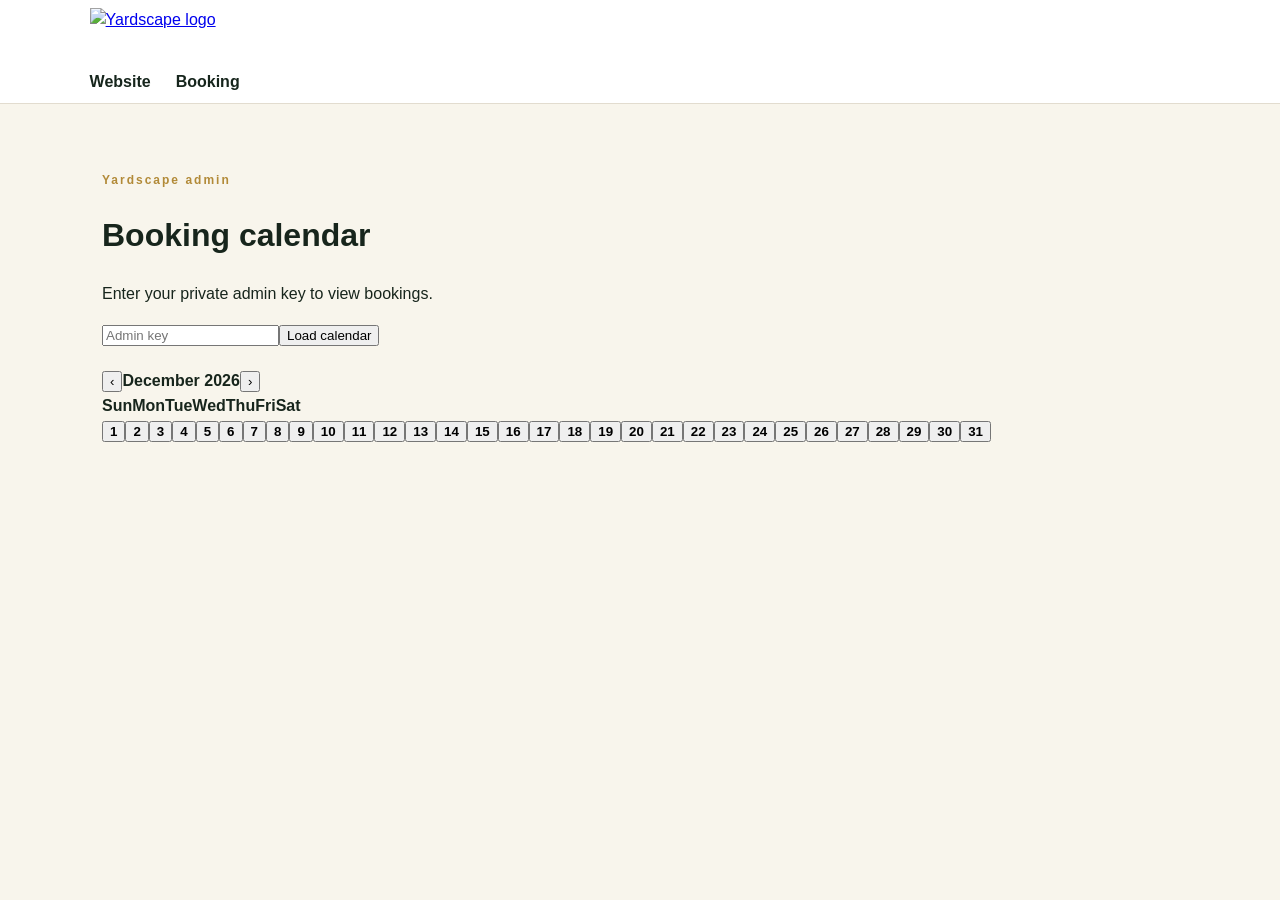
==== commit c502d10d: "Update admin.html" ====
--- a/admin.html
+++ b/admin.html
@@ -1,15 +1,158 @@
-<!doctype html><html><head><meta charset="utf-8"><meta name="viewport" content="width=device-width,initial-scale=1"><title>Yardscape Admin</title><link rel="stylesheet" href="style.css"></head>
-<body><header><a href="index.html"><img src="assets/yardscape-logo.png" alt="Yardscape"></a><nav><a href="index.html">Website</a><a href="booking.html">Booking</a></nav></header>
-<main><small>PRIVATE ADMIN</small><h1>Booking Calendar</h1><div class="adminbar"><input id="key" type="password" placeholder="Admin key"><button class="btn" id="load">Load bookings</button><span id="count"></span></div>
-<div class="calhead"><button id="prev">←</button><h2 id="month"></h2><button id="next">→</button></div><div class="week"><b>Sun</b><b>Mon</b><b>Tue</b><b>Wed</b><b>Thu</b><b>Fri</b><b>Sat</b></div><div id="grid" class="calendar"></div>
-<div class="details"><h2>Booking details</h2><div id="details">Select a booked date.</div></div></main>
-<footer>Yardscape Landscaping & Beautification Services • <a href="mailto:Yardscapelandscaping@gmail.com">Yardscapelandscaping@gmail.com</a> • <a href="tel:+18763427405">+1 876 342-7405</a></footer>
+<!DOCTYPE html>
+<html lang="en"><head><meta charset="UTF-8"><meta name="viewport" content="width=device-width,initial-scale=1.0">
+<title>Yardscape Admin Calendar</title><link rel="stylesheet" href="style.css"></head>
+<body><header class="site-header"><div class="container nav"><a class="brand" href="index.html"><img src="assets/yardscape-logo.jpg" alt="Yardscape logo"></a><nav><a href="index.html">Website</a><a href="booking.html">Booking</a></nav></div></header>
+<main class="booking-page"><div class="container narrow"><p class="eyebrow">Yardscape admin</p><h1>Booking calendar</h1><p class="intro">Enter your private admin key to view bookings.</p>
+<div class="admin-toolbar"><input id="key" type="password" placeholder="Admin key"><button id="load" class="btn">Load calendar</button></div><div id="adminStatus" class="status"></div>
+<div class="calendar-head"><button id="prev" class="btn btn-small">‹</button><strong id="adminMonth"></strong><button id="next" class="btn btn-small">›</button></div><div id="adminCalendar"></div><div id="details" class="admin-details"></div>
+</div></main>
 <script>
-const API="https://script.google.com/macros/s/AKfycbxmXzRBeJQGZBUnft7rvabX5Q3jhQpAXhet52yWlGPbyvcyRkGd6qVEleNGHYUDn4_w6A/exec";let data={},cur=new Date();
-function jp(p){return new Promise((resolve,reject)=>{const c="ad_"+Date.now()+"_"+Math.random().toString(36).slice(2),x=document.createElement("script");let timer;window[c]=v=>{clearTimeout(timer);delete window[c];x.remove();resolve(v)};x.onerror=()=>{clearTimeout(timer);delete window[c];x.remove();reject(new Error("Could not connect to the booking service."))};x.src=API+"?"+new URLSearchParams({...p,callback:c});document.body.appendChild(x);timer=setTimeout(()=>{delete window[c];x.remove();reject(new Error("Admin request timed out."))},15000)})}
-function esc(v){return String(v??"").replace(/[&<>"']/g,c=>({"&":"&amp;","<":"&lt;",">":"&gt;",'"':"&quot;","'":"&#039;"}[c]))}
-function render(){const y=cur.getFullYear(),m=cur.getMonth();document.getElementById("month").textContent=cur.toLocaleString("en-US",{month:"long",year:"numeric"});const g=document.getElementById("grid");g.innerHTML="";const first=new Date(y,m,1).getDay(),days=new Date(y,m+1,0).getDate();for(let i=0;i<first;i++)g.appendChild(document.createElement("div"));for(let day=1;day<=days;day++){const k=y+"-"+String(m+1).padStart(2,"0")+"-"+String(day).padStart(2,"0"),b=data[k]||[],c=document.createElement("button");c.className="day"+(b.length?" booked":"");c.innerHTML="<b>"+day+"</b>"+(b.length?"<small>"+b.length+" booking(s)</small>":"");c.onclick=()=>show(k);g.appendChild(c)}}
-function show(k){const b=data[k]||[];document.getElementById("details").innerHTML=b.length?b.map(x=>"<article><h3>"+esc(x.service)+"</h3><p><b>"+esc(x.date)+" at "+esc(x.time)+"</b></p><p><b>Customer:</b> "+esc(x.name)+"</p><p><b>Email:</b> "+esc(x.email)+"</p><p><b>Phone:</b> "+esc(x.phone)+"</p><p><b>Location:</b> "+esc(x.location)+"</p><p><b>Price / Quote:</b> "+esc(x.price)+"</p><p><b>Notes:</b> "+esc(x.notes||"None")+"</p></article>").join(""):"No bookings for "+k+"."}
-document.getElementById("load").onclick=async()=>{try{const r=await jp({action:"admin",key:document.getElementById("key").value.trim()});if(!r.ok)throw Error(r.error||"Could not load bookings.");data=r.bookings||{};document.getElementById("count").textContent=Object.values(data).reduce((a,b)=>a+b.length,0)+" booking(s)";render()}catch(e){alert(e.message)}};
-document.getElementById("prev").onclick=()=>{cur.setMonth(cur.getMonth()-1);render()};document.getElementById("next").onclick=()=>{cur.setMonth(cur.getMonth()+1);render()};render();
+const ENDPOINT='https://script.google.com/macros/s/AKfycbxmXzRBeJQGZBUnft7rvabX5Q3jhQpAXhet52yWlGPbyvcyRkGd6qVEleNGHYUDn4_w6A/exec';
+let view=new Date(new Date().getFullYear(),new Date().getMonth(),1),data={};
+
+function iso(y,m,d){
+  return `${y}-${String(m+1).padStart(2,'0')}-${String(d).padStart(2,'0')}`;
+}
+
+function draw(){
+  document.getElementById('adminMonth').textContent=
+    view.toLocaleDateString(undefined,{month:'long',year:'numeric'});
+
+  let c=document.getElementById('adminCalendar');
+  c.innerHTML='<div class="admin-grid">'+
+    ['Sun','Mon','Tue','Wed','Thu','Fri','Sat'].map(x=>`<b>${x}</b>`).join('');
+
+  let first=new Date(view.getFullYear(),view.getMonth(),1).getDay();
+  let days=new Date(view.getFullYear(),view.getMonth()+1,0).getDate();
+
+  for(let i=0;i<first;i++) c.innerHTML+='<div></div>';
+
+  for(let d=1;d<=days;d++){
+    let x=iso(view.getFullYear(),view.getMonth(),d);
+    let count=(data[x]||[]).length;
+
+    c.innerHTML+=`<button class="admin-day" onclick="showDay('${x}')">
+      <b>${d}</b>
+      <span>${count?count+' booking'+(count>1?'s':''):''}</span>
+    </button>`;
+  }
+
+  c.innerHTML+='</div>';
+}
+
+function showDay(x){
+  let list=data[x]||[];
+
+  document.getElementById('details').innerHTML=
+    '<h2>'+
+    new Date(x+'T12:00:00').toLocaleDateString(undefined,{
+      weekday:'long',
+      month:'long',
+      day:'numeric',
+      year:'numeric'
+    })+
+    '</h2>'+
+
+    (list.length?
+      list.map(b=>`
+        <article class="booking-item">
+          <b>${b.time} — ${b.service}</b><br>
+          ${b.name} · ${b.phone}<br>
+          <a href="mailto:${b.email}">${b.email}</a><br>
+          ${b.location}<br>
+          <strong>${b.price || ''}</strong><br>
+          <small>${b.notes||''}</small>
+        </article>
+      `).join(''):
+      '<p>No bookings.</p>');
+}
+
+function loadAdmin(){
+  let key=document.getElementById('key').value.trim();
+
+  if(!key){
+    document.getElementById('adminStatus').className='status error';
+    document.getElementById('adminStatus').textContent='Enter your admin key.';
+    return;
+  }
+
+  document.getElementById('adminStatus').className='status';
+  document.getElementById('adminStatus').textContent='Loading bookings…';
+
+  const callback='yardscapeAdminCallback_'+Date.now();
+
+  window[callback]=function(j){
+    try{
+      if(!j.ok) throw new Error(j.error || 'Unable to load bookings.');
+
+      data={};
+
+      (j.bookings||[]).forEach(b=>{
+        if(!data[b.date]) data[b.date]=[];
+        data[b.date].push(b);
+      });
+
+      localStorage.setItem('yardscapeAdminKey',key);
+
+      document.getElementById('adminStatus').className='status success';
+      document.getElementById('adminStatus').textContent=
+        (j.bookings||[]).length+
+        ' booking'+((j.bookings||[]).length===1?'':'s')+
+        ' loaded.';
+
+      draw();
+
+      // Show today's bookings if any.
+      const today=iso(new Date().getFullYear(),new Date().getMonth(),new Date().getDate());
+      showDay(today);
+
+    }catch(err){
+      document.getElementById('adminStatus').className='status error';
+      document.getElementById('adminStatus').textContent=
+        'Could not load bookings: '+err.message;
+    }finally{
+      delete window[callback];
+      const s=document.getElementById(callback);
+      if(s) s.remove();
+    }
+  };
+
+  const script=document.createElement('script');
+  script.id=callback;
+  script.src=
+    ENDPOINT+
+    '?action=admin&key='+
+    encodeURIComponent(key)+
+    '&callback='+
+    encodeURIComponent(callback);
+
+  script.onerror=function(){
+    document.getElementById('adminStatus').className='status error';
+    document.getElementById('adminStatus').textContent=
+      'Could not connect to the Apps Script. Check that the latest deployment is active.';
+    delete window[callback];
+    script.remove();
+  };
+
+  document.body.appendChild(script);
+}
+
+document.getElementById('load').onclick=loadAdmin;
+
+document.getElementById('prev').onclick=()=>{
+  view=new Date(view.getFullYear(),view.getMonth()-1,1);
+  loadAdmin();
+};
+
+document.getElementById('next').onclick=()=>{
+  view=new Date(view.getFullYear(),view.getMonth()+1,1);
+  loadAdmin();
+};
+
+document.getElementById('key').value=
+  localStorage.getItem('yardscapeAdminKey')||'';
+
+draw();
 </script></body></html>
+
+
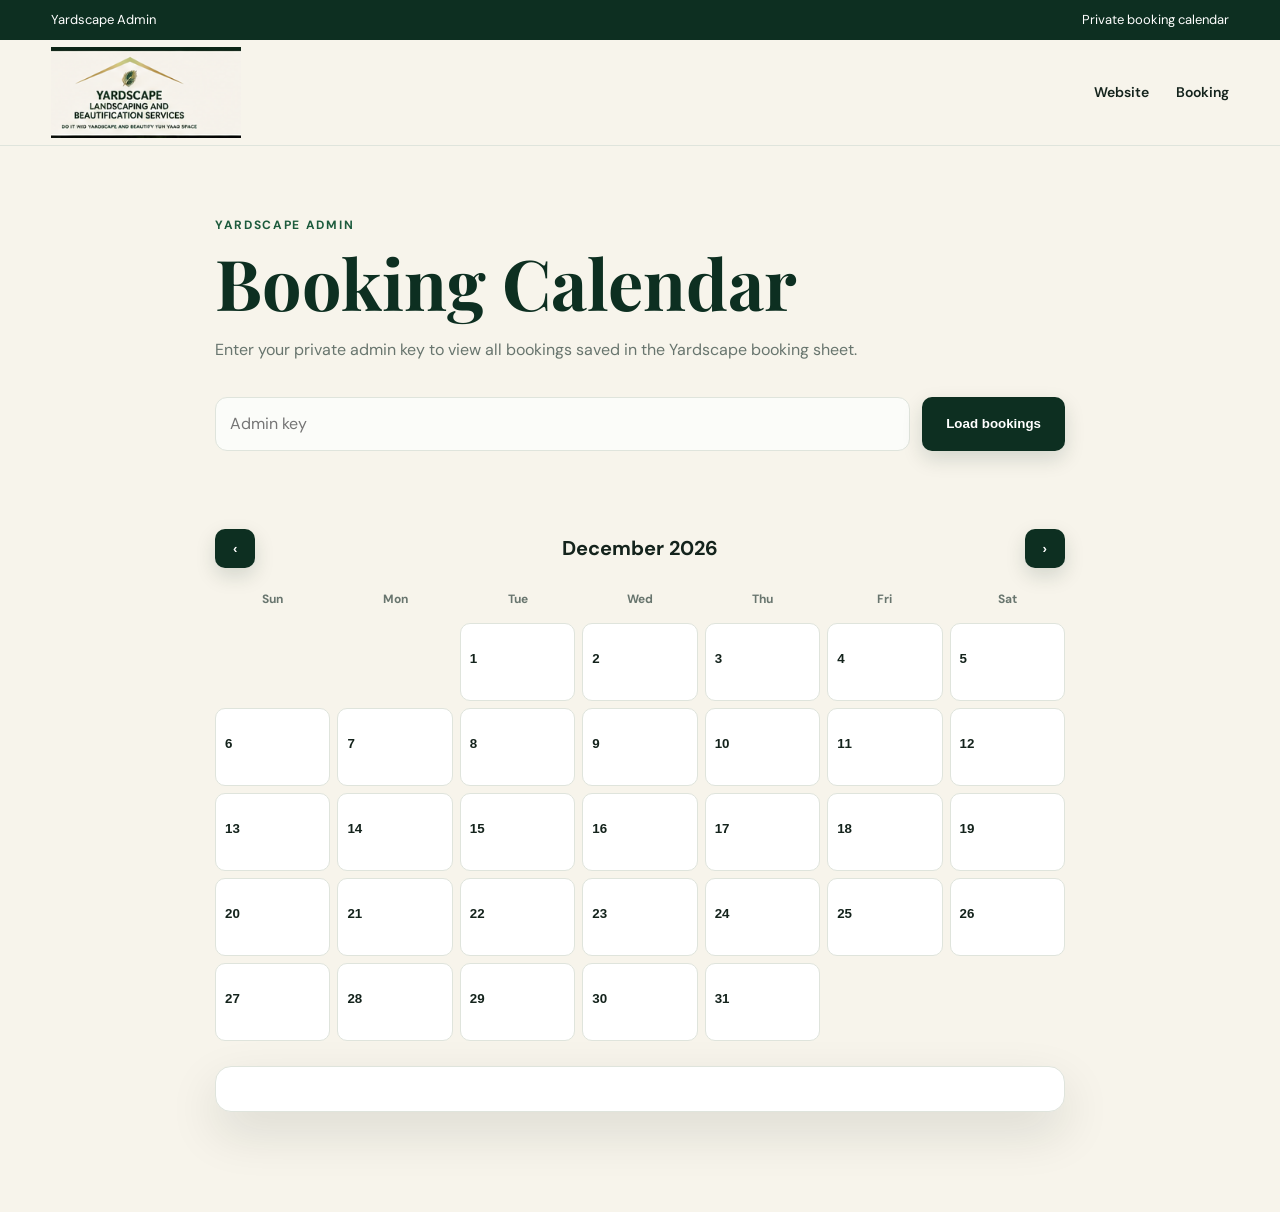
==== commit 57089373: "Add files via upload" ====
--- a/admin.html
+++ b/admin.html
@@ -1,158 +1,34 @@
 <!DOCTYPE html>
-<html lang="en"><head><meta charset="UTF-8"><meta name="viewport" content="width=device-width,initial-scale=1.0">
-<title>Yardscape Admin Calendar</title><link rel="stylesheet" href="style.css"></head>
-<body><header class="site-header"><div class="container nav"><a class="brand" href="index.html"><img src="assets/yardscape-logo.jpg" alt="Yardscape logo"></a><nav><a href="index.html">Website</a><a href="booking.html">Booking</a></nav></div></header>
-<main class="booking-page"><div class="container narrow"><p class="eyebrow">Yardscape admin</p><h1>Booking calendar</h1><p class="intro">Enter your private admin key to view bookings.</p>
-<div class="admin-toolbar"><input id="key" type="password" placeholder="Admin key"><button id="load" class="btn">Load calendar</button></div><div id="adminStatus" class="status"></div>
-<div class="calendar-head"><button id="prev" class="btn btn-small">‹</button><strong id="adminMonth"></strong><button id="next" class="btn btn-small">›</button></div><div id="adminCalendar"></div><div id="details" class="admin-details"></div>
+<html lang="en">
+<head>
+<meta charset="UTF-8"><meta name="viewport" content="width=device-width,initial-scale=1.0">
+<title>Yardscape Admin Calendar</title>
+<link rel="stylesheet" href="./style.css?v=2">
+</head>
+<body>
+<div class="topbar"><div class="container topbar-inner"><span>Yardscape Admin</span><span>Private booking calendar</span></div></div>
+<header class="site-header"><div class="container nav">
+<a class="brand" href="index.html"><img src="./assets/yardscape-logo.png" alt="Yardscape logo"></a>
+<nav><a href="index.html">Website</a><a href="booking.html">Booking</a></nav>
+</div></header>
+<main class="booking-page"><div class="container narrow">
+<p class="eyebrow">Yardscape Admin</p><h1>Booking Calendar</h1>
+<p class="intro">Enter your private admin key to view all bookings saved in the Yardscape booking sheet.</p>
+<div class="admin-toolbar"><input id="key" type="password" placeholder="Admin key" autocomplete="current-password"><button id="load" class="btn" type="button">Load bookings</button></div>
+<div id="adminStatus" class="status" role="status"></div>
+<div class="calendar-head"><button id="prev" class="btn btn-small" type="button">‹</button><strong id="adminMonth"></strong><button id="next" class="btn btn-small" type="button">›</button></div>
+<div id="adminCalendar"></div><div id="details" class="admin-details"></div>
 </div></main>
 <script>
 const ENDPOINT='https://script.google.com/macros/s/AKfycbxmXzRBeJQGZBUnft7rvabX5Q3jhQpAXhet52yWlGPbyvcyRkGd6qVEleNGHYUDn4_w6A/exec';
-let view=new Date(new Date().getFullYear(),new Date().getMonth(),1),data={};
-
-function iso(y,m,d){
-  return `${y}-${String(m+1).padStart(2,'0')}-${String(d).padStart(2,'0')}`;
-}
-
-function draw(){
-  document.getElementById('adminMonth').textContent=
-    view.toLocaleDateString(undefined,{month:'long',year:'numeric'});
-
-  let c=document.getElementById('adminCalendar');
-  c.innerHTML='<div class="admin-grid">'+
-    ['Sun','Mon','Tue','Wed','Thu','Fri','Sat'].map(x=>`<b>${x}</b>`).join('');
-
-  let first=new Date(view.getFullYear(),view.getMonth(),1).getDay();
-  let days=new Date(view.getFullYear(),view.getMonth()+1,0).getDate();
-
-  for(let i=0;i<first;i++) c.innerHTML+='<div></div>';
-
-  for(let d=1;d<=days;d++){
-    let x=iso(view.getFullYear(),view.getMonth(),d);
-    let count=(data[x]||[]).length;
-
-    c.innerHTML+=`<button class="admin-day" onclick="showDay('${x}')">
-      <b>${d}</b>
-      <span>${count?count+' booking'+(count>1?'s':''):''}</span>
-    </button>`;
-  }
-
-  c.innerHTML+='</div>';
-}
-
-function showDay(x){
-  let list=data[x]||[];
-
-  document.getElementById('details').innerHTML=
-    '<h2>'+
-    new Date(x+'T12:00:00').toLocaleDateString(undefined,{
-      weekday:'long',
-      month:'long',
-      day:'numeric',
-      year:'numeric'
-    })+
-    '</h2>'+
-
-    (list.length?
-      list.map(b=>`
-        <article class="booking-item">
-          <b>${b.time} — ${b.service}</b><br>
-          ${b.name} · ${b.phone}<br>
-          <a href="mailto:${b.email}">${b.email}</a><br>
-          ${b.location}<br>
-          <strong>${b.price || ''}</strong><br>
-          <small>${b.notes||''}</small>
-        </article>
-      `).join(''):
-      '<p>No bookings.</p>');
-}
-
-function loadAdmin(){
-  let key=document.getElementById('key').value.trim();
-
-  if(!key){
-    document.getElementById('adminStatus').className='status error';
-    document.getElementById('adminStatus').textContent='Enter your admin key.';
-    return;
-  }
-
-  document.getElementById('adminStatus').className='status';
-  document.getElementById('adminStatus').textContent='Loading bookings…';
-
-  const callback='yardscapeAdminCallback_'+Date.now();
-
-  window[callback]=function(j){
-    try{
-      if(!j.ok) throw new Error(j.error || 'Unable to load bookings.');
-
-      data={};
-
-      (j.bookings||[]).forEach(b=>{
-        if(!data[b.date]) data[b.date]=[];
-        data[b.date].push(b);
-      });
-
-      localStorage.setItem('yardscapeAdminKey',key);
-
-      document.getElementById('adminStatus').className='status success';
-      document.getElementById('adminStatus').textContent=
-        (j.bookings||[]).length+
-        ' booking'+((j.bookings||[]).length===1?'':'s')+
-        ' loaded.';
-
-      draw();
-
-      // Show today's bookings if any.
-      const today=iso(new Date().getFullYear(),new Date().getMonth(),new Date().getDate());
-      showDay(today);
-
-    }catch(err){
-      document.getElementById('adminStatus').className='status error';
-      document.getElementById('adminStatus').textContent=
-        'Could not load bookings: '+err.message;
-    }finally{
-      delete window[callback];
-      const s=document.getElementById(callback);
-      if(s) s.remove();
-    }
-  };
-
-  const script=document.createElement('script');
-  script.id=callback;
-  script.src=
-    ENDPOINT+
-    '?action=admin&key='+
-    encodeURIComponent(key)+
-    '&callback='+
-    encodeURIComponent(callback);
-
-  script.onerror=function(){
-    document.getElementById('adminStatus').className='status error';
-    document.getElementById('adminStatus').textContent=
-      'Could not connect to the Apps Script. Check that the latest deployment is active.';
-    delete window[callback];
-    script.remove();
-  };
-
-  document.body.appendChild(script);
-}
-
-document.getElementById('load').onclick=loadAdmin;
-
-document.getElementById('prev').onclick=()=>{
-  view=new Date(view.getFullYear(),view.getMonth()-1,1);
-  loadAdmin();
-};
-
-document.getElementById('next').onclick=()=>{
-  view=new Date(view.getFullYear(),view.getMonth()+1,1);
-  loadAdmin();
-};
-
-document.getElementById('key').value=
-  localStorage.getItem('yardscapeAdminKey')||'';
-
-draw();
-</script></body></html>
-
-
+let view=new Date(new Date().getFullYear(),new Date().getMonth(),1);let bookings=[];let loaded=false;
+function iso(y,m,d){return `${y}-${String(m+1).padStart(2,'0')}-${String(d).padStart(2,'0')}`;}
+function escapeHtml(v){return String(v??'').replace(/[&<>'"]/g,c=>({'&':'&amp;','<':'&lt;','>':'&gt;',"'":'&#39;','"':'&quot;'}[c]));}
+function requestJsonp(url){return new Promise((resolve,reject)=>{const cb='yardscapeAdmin_'+Date.now()+'_'+Math.floor(Math.random()*100000);const s=document.createElement('script');const timer=setTimeout(()=>{cleanup();reject(new Error('The Apps Script endpoint did not respond.'))},15000);function cleanup(){clearTimeout(timer);delete window[cb];s.remove();}window[cb]=(data)=>{cleanup();resolve(data)};s.onerror=()=>{cleanup();reject(new Error('Could not connect to the Apps Script deployment.'))};s.src=url+(url.includes('?')?'&':'?')+'callback='+encodeURIComponent(cb);document.body.appendChild(s);});}
+function groupByDate(){const g={};for(const b of bookings){const d=String(b.date||'').slice(0,10);if(!d)continue;(g[d] ||= []).push(b);}return g;}
+function draw(){const byDate=groupByDate();document.getElementById('adminMonth').textContent=view.toLocaleDateString(undefined,{month:'long',year:'numeric'});let c=document.getElementById('adminCalendar');let html='<div class="admin-grid">'+['Sun','Mon','Tue','Wed','Thu','Fri','Sat'].map(x=>`<b>${x}</b>`).join('');let first=new Date(view.getFullYear(),view.getMonth(),1).getDay(),days=new Date(view.getFullYear(),view.getMonth()+1,0).getDate();for(let i=0;i<first;i++)html+='<div></div>';for(let d=1;d<=days;d++){let x=iso(view.getFullYear(),view.getMonth(),d),list=byDate[x]||[];html+=`<button class="admin-day${list.length?' has-bookings':''}" onclick="showDay('${x}')"><b>${d}</b><span>${list.length?list.length+' booking'+(list.length>1?'s':''):''}</span></button>`;}html+='</div>';c.innerHTML=html;}
+function showDay(x){const list=groupByDate()[x]||[];let html='<h2>'+new Date(x+'T12:00:00').toLocaleDateString(undefined,{weekday:'long',month:'long',day:'numeric',year:'numeric'})+'</h2>';if(!list.length){html+='<p>No bookings.</p>';}else{html+=list.map(b=>`<article class="booking-item"><b>${escapeHtml(b.time)} — ${escapeHtml(b.service)}</b><br><strong>${escapeHtml(b.name)}</strong><br>${escapeHtml(b.phone)}<br><a href="mailto:${encodeURIComponent(b.email||'')}">${escapeHtml(b.email)}</a><br>${escapeHtml(b.location)}<br><strong>${escapeHtml(b.price)}</strong><br><small>Status: ${escapeHtml(b.status||'Confirmed')}</small><br><small>${escapeHtml(b.notes||'')}</small></article>`).join('');}document.getElementById('details').innerHTML=html;}
+async function load(){const key=document.getElementById('key').value.trim();const status=document.getElementById('adminStatus');if(!key){status.className='status error';status.textContent='Enter your admin key.';return;}status.className='status';status.textContent='Loading bookings…';try{const j=await requestJsonp(ENDPOINT+'?action=admin&key='+encodeURIComponent(key));if(!j||!j.ok)throw new Error(j&&j.error?j.error:'Admin request failed.');bookings=Array.isArray(j.bookings)?j.bookings:[];loaded=true;localStorage.setItem('yardscapeAdminKey',key);status.className='status success';status.textContent=`Loaded ${bookings.length} booking${bookings.length===1?'':'s'}.`;draw();showDay(iso(view.getFullYear(),view.getMonth(),new Date().getDate()));}catch(e){status.className='status error';status.textContent=e.message==='Unauthorized'?'Incorrect admin key.':'Could not load bookings. Check your admin key and Apps Script deployment.';}}
+document.getElementById('load').onclick=load;document.getElementById('prev').onclick=()=>{view=new Date(view.getFullYear(),view.getMonth()-1,1);draw();};document.getElementById('next').onclick=()=>{view=new Date(view.getFullYear(),view.getMonth()+1,1);draw();};document.getElementById('key').value=localStorage.getItem('yardscapeAdminKey')||'';draw();
+</script>
+</body></html>
--- a/style.css
+++ b/style.css
@@ -1 +1,10 @@
-*{box-sizing:border-box}body{margin:0;background:#f8f5ec;color:#17251c;font-family:Arial,Helvetica,sans-serif;line-height:1.55}.topbar{background:#0d2d1c;color:#fff;padding:9px 7%;display:flex;justify-content:center;gap:42px;font-size:13px}.site-header{background:#fff;min-height:82px;display:flex;align-items:center;justify-content:space-between;padding:8px 7%;border-bottom:1px solid #e2dccf}.brand img{height:62px;width:auto;display:block}.site-header nav{display:flex;align-items:center;gap:25px}.site-header nav a{text-decoration:none;font-weight:700;color:#16251c}.nav-btn{background:#0d4b2c;color:#fff!important;padding:11px 18px;border-radius:7px}.booking-page{max-width:1120px;margin:auto;padding:55px 22px 80px}.booking-intro{display:flex;justify-content:space-between;gap:40px;align-items:end;margin-bottom:30px}.eyebrow{font-size:12px;letter-spacing:2px;color:#b28a38;font-weight:800}.booking-intro h1{font-family:Georgia,serif;font-size:50px;line-height:1.05;margin:9px 0;color:#123d27}.booking-intro p{max-width:720px;font-size:18px;color:#556057}.contact-mini{background:#fff;border:1px solid #e2dccf;border-radius:10px;padding:20px;display:flex;flex-direction:column;gap:5px;min-width:260px}.contact-mini a{color:#0d4b2c;font-weight:700}.booking-form{background:#fff;border:1px solid #e0d8c8;border-radius:12px;box-shadow:0 15px 40px #1a2d1a10;overflow:hidden}.form-section{padding:30px;border-bottom:1px solid #e8e1d4}.form-section h2{font-family:Georgia,serif;color:#123d27;font-size:25px;margin:0 0 20px}.form-section label{display:block;font-weight:700;margin-bottom:14px}.form-section input,.form-section select,.form-section textarea{display:block;width:100%;margin-top:7px;padding:13px 14px;border:1px solid #cfc7b7;border-radius:7px;background:#fff;font:inherit;color:#17251c}.price-box{display:flex;justify-content:space-between;align-items:center;background:#f1eadb;border-left:4px solid #b28a38;padding:14px 17px;border-radius:6px}.price-box strong{color:#0d4b2c}.calendar-card{border:1px solid #ddd5c5;border-radius:10px;padding:18px;background:#fbfaf6}.calhead{display:flex;justify-content:space-between;align-items:center;margin-bottom:14px}.calhead h3{margin:0;font-family:Georgia,serif;font-size:23px;color:#123d27}.calhead button{width:40px;height:40px;border:1px solid #cfc7b7;background:#fff;border-radius:7px;font-size:25px;cursor:pointer;color:#123d27}.week,.calendar{display:grid;grid-template-columns:repeat(7,1fr);gap:7px}.week{text-align:center;color:#6b736d;font-size:12px;margin-bottom:7px}.day{min-height:78px;border:1px solid #ded7c9;border-radius:7px;background:#fff;padding:8px;text-align:left;cursor:pointer;color:#17251c}.day span{display:block;font-size:17px;font-weight:800}.day small{display:block;font-size:11px;margin-top:5px;color:#4c5a50}.day:hover:not(:disabled){border-color:#0d4b2c}.day.selected{outline:3px solid #b28a38;border-color:#0d4b2c}.day.unavailable{background:#f7e9e7;border-color:#d9aaa5;cursor:not-allowed}.day.unavailable span,.day.unavailable small{color:#a52e27}.day.past{background:#eeeae2;color:#999;cursor:not-allowed}.empty-day{min-height:78px}.legend{display:flex;gap:22px;margin-top:15px;font-size:13px;color:#555}.dot{display:inline-block;width:10px;height:10px;border-radius:50%;background:#2e7b4c;margin-right:5px}.dot.unavailable{background:#b83a32}.dot.past{background:#aaa}.calendar-loading,.calendar-error{grid-column:1/-1;padding:30px;text-align:center}.calendar-error{color:#a52e27;background:#fdf4f2;border-radius:8px}.selected-date{font-weight:700;color:#0d4b2c}.status{min-height:22px}.good{color:#14703b;font-weight:700}.bad{color:#a52e27;font-weight:700}.fields-2{display:grid;grid-template-columns:1fr 1fr;gap:0 22px}.submit-row{padding:25px 30px;display:flex;align-items:center;gap:20px}.primary{background:#0d4b2c;color:#fff;border:0;border-radius:7px;padding:14px 24px;font-size:16px;font-weight:800;cursor:pointer}.primary:disabled{opacity:.6}footer{background:#0d2d1c;color:#fff;padding:28px 7%;display:flex;justify-content:space-between;gap:30px}footer div{display:flex;flex-direction:column;gap:4px}footer a{color:#fff;text-decoration:none}@media(max-width:800px){.topbar{gap:12px;flex-wrap:wrap}.site-header{flex-direction:column;align-items:flex-start;gap:12px}.site-header nav{gap:12px;flex-wrap:wrap}.booking-intro{flex-direction:column;align-items:stretch}.booking-intro h1{font-size:40px}.contact-mini{min-width:0}.fields-2{grid-template-columns:1fr}.day{min-height:65px;padding:6px}footer{flex-direction:column}}@media(max-width:500px){.booking-page{padding:35px 10px}.form-section{padding:20px}.submit-row{padding:20px;flex-direction:column;align-items:stretch}.calendar-card{padding:9px}.day{min-height:57px}.day small{font-size:9px}.brand img{height:52px}}+@import url('https://fonts.googleapis.com/css2?family=DM+Sans:wght@400;500;600;700&family=Playfair+Display:wght@600;700&display=swap');
+:root{--green:#0d2f21;--green2:#1d5b3d;--lime:#c6d86b;--cream:#f7f4eb;--white:#fff;--ink:#14231c;--muted:#68756e;--line:#dfe4dc;--gold:#d6bc67;--shadow:0 20px 50px rgba(20,35,28,.12)}
+*{box-sizing:border-box}html{scroll-behavior:smooth}body{margin:0;font-family:"DM Sans",sans-serif;color:var(--ink);background:var(--cream);line-height:1.6}a{text-decoration:none;color:inherit}.container{width:min(1180px,92%);margin:auto}.topbar{background:var(--green);color:#fff;font-size:13px}.topbar-inner{min-height:40px;display:flex;justify-content:space-between;align-items:center;gap:20px}.topbar a{opacity:.96}.site-header{background:rgba(247,244,235,.98);border-bottom:1px solid var(--line);position:sticky;top:0;z-index:20;backdrop-filter:blur(10px)}.nav{min-height:105px;display:flex;align-items:center;justify-content:space-between;gap:25px}.brand img{display:block;width:190px;height:auto}.nav nav{display:flex;align-items:center;gap:27px;font-weight:600;font-size:14px}.nav nav>a:not(.btn):hover{color:var(--green2)}.btn{display:inline-flex;justify-content:center;align-items:center;border:0;border-radius:10px;background:var(--green);color:#fff;padding:14px 24px;font-weight:700;cursor:pointer;transition:.2s;box-shadow:0 8px 20px rgba(13,47,33,.15)}.btn:hover{transform:translateY(-2px);background:var(--green2)}.btn-small{padding:12px 18px}.btn-ghost{background:transparent;color:var(--green);border:1px solid var(--green);box-shadow:none}.btn-outline-light{background:transparent;color:#fff;border:1px solid rgba(255,255,255,.8);box-shadow:none}.menu-toggle{display:none;background:none;border:0;font-size:24px;color:var(--green)}
+.hero{position:relative;min-height:520px;display:flex;align-items:center;overflow:hidden;color:#fff}.hero-image{position:absolute;inset:0;background-image:url('assets/hero.jpg');background-size:cover;background-position:center}.hero-overlay{position:absolute;inset:0;background:linear-gradient(90deg,rgba(0,20,13,.88) 0%,rgba(0,20,13,.62) 44%,rgba(0,20,13,.2) 100%)}.hero-content{position:relative;z-index:1;padding:78px 0}.eyebrow{text-transform:uppercase;letter-spacing:.14em;font-size:12px;font-weight:700;color:var(--green2);margin:0 0 12px}.hero .eyebrow{color:#dce9a4}.hero h1{font-family:"Playfair Display",serif;font-size:clamp(48px,7vw,82px);line-height:1.02;margin:0 0 22px;letter-spacing:-.04em}.hero h1 span{color:var(--lime)}.hero-copy{font-size:19px;max-width:640px;margin:0;color:#f5f7f3}.hero-actions{display:flex;gap:12px;flex-wrap:wrap;margin:28px 0 14px}.location-line{font-size:14px;margin-top:12px}.section{padding:88px 0}.services-section{background:var(--cream)}.section-heading{max-width:760px;margin-bottom:38px}.centered{text-align:center;margin-left:auto;margin-right:auto}.section-heading h2{font-family:"Playfair Display",serif;font-size:clamp(36px,5vw,56px);line-height:1.08;margin:0;color:var(--green)}.section-heading>p:last-child{color:var(--muted)}.service-cards{display:grid;grid-template-columns:repeat(5,1fr);gap:16px}.service-card{background:#fff;border:1px solid var(--line);border-radius:14px;overflow:hidden;box-shadow:0 10px 25px rgba(20,35,28,.08);display:flex;flex-direction:column}.service-image{height:135px;overflow:hidden}.service-image img{width:100%;height:100%;object-fit:cover;display:block}.service-body{position:relative;padding:28px 18px 20px;display:flex;flex-direction:column;min-height:225px}.service-icon{position:absolute;left:18px;top:-22px;width:46px;height:46px;border-radius:50%;display:grid;place-items:center;background:var(--green);color:#fff;border:3px solid #fff;font-size:20px}.service-body h3{font-size:18px;margin:5px 0 8px}.service-body p{font-size:13px;color:var(--muted);margin:0 0 18px}.service-body strong{margin-top:auto;color:var(--green);font-size:15px}.center-action{text-align:center;margin-top:28px}.about-section{background:var(--green);color:#fff}.about-grid{display:grid;grid-template-columns:1fr 1fr;gap:80px;align-items:center}.about-section .eyebrow{color:var(--lime)}.about-section h2{font-family:"Playfair Display",serif;font-size:clamp(35px,5vw,55px);line-height:1.08;margin:0}.about-section p{color:#dbe7e0}.contact-section{background:#fff}.contact-grid{display:grid;grid-template-columns:repeat(2,1fr);gap:16px}.contact-card{display:flex;gap:16px;align-items:flex-start;background:var(--cream);border:1px solid var(--line);border-radius:16px;padding:20px}.contact-icon{width:42px;height:42px;flex:0 0 42px;display:grid;place-items:center;background:var(--green);color:var(--lime);border-radius:50%;font-size:18px}.contact-card b{color:var(--green)}.contact-cta{margin-top:25px;background:var(--green);color:#fff;border-radius:18px;padding:28px 30px;display:flex;justify-content:space-between;align-items:center;gap:25px}.contact-cta h3{font-family:"Playfair Display",serif;font-size:30px;margin:0 0 5px}.contact-cta p{margin:0;color:#dbe7e0}.contact-cta .btn{background:#fff;color:var(--green)}footer{background:#08251a;color:#dbe6df;padding:48px 0 0}.footer-grid{display:grid;grid-template-columns:1.5fr 1fr 1fr;gap:55px;padding-bottom:38px}.footer-brand img{width:210px;background:#f7f4eb;border-radius:8px;padding:4px}.footer-grid h3{color:#fff;font-size:16px;margin:0 0 15px}.footer-grid p{font-size:13px;margin:7px 0}.footer-grid a:hover{color:var(--lime)}.footer-bottom{text-align:center;border-top:1px solid rgba(255,255,255,.12);padding:18px 0;font-size:12px;color:#aebeb5}
+/* booking page */.booking-page{padding:70px 0 100px}.narrow{width:min(850px,92%)}.booking-page h1{font-family:"Playfair Display",serif;font-size:clamp(45px,7vw,70px);line-height:1.02;margin:0 0 18px;color:var(--green)}.intro{color:var(--muted);max-width:720px;margin-bottom:35px}.booking-form{background:#fff;border:1px solid var(--line);border-radius:22px;padding:30px;box-shadow:var(--shadow)}.form-section{padding:10px 0 28px}.form-section h2{font-family:"Playfair Display",serif;font-size:25px;margin:0 0 18px;color:var(--green)}.service-options{display:grid;grid-template-columns:1fr 1fr;gap:12px}.service-option{position:relative}.service-option input{position:absolute;opacity:0}.service-option span{display:flex;justify-content:space-between;gap:15px;padding:17px;border:1px solid var(--line);border-radius:14px;cursor:pointer}.service-option input:checked+span{border-color:var(--green2);box-shadow:0 0 0 2px var(--green2);background:#f5faee}.service-option small{color:var(--muted);font-weight:600}label:not(.service-option){display:block;font-size:13px;font-weight:700;margin:14px 0 6px}input,select,textarea{width:100%;padding:13px 14px;border:1px solid var(--line);border-radius:12px;background:#fbfcf9;font:inherit;color:var(--ink)}input:focus,select:focus,textarea:focus{outline:2px solid var(--lime);border-color:var(--green2)}.form-grid{display:grid;grid-template-columns:1fr 1fr;gap:35px;border-top:1px solid var(--line);border-bottom:1px solid var(--line)}.hint,.privacy-note{font-size:12px;color:var(--muted)}.summary{display:grid;grid-template-columns:1fr 1fr;gap:12px;background:var(--cream);border-radius:14px;padding:18px;margin:0 0 18px}.summary span{display:block;color:var(--muted);font-size:12px}.summary strong{display:block;margin-top:3px}.btn-full{width:100%;font-size:16px}.status{min-height:24px;text-align:center;font-weight:700}.status.success{color:#247347}.status.error{color:#a12f2f}.booking-footer{background:#08251a;color:#dbe6df;padding:28px 0}.booking-footer .footer-inner{display:flex;justify-content:space-between;align-items:center}.booking-brand{display:flex;align-items:center;gap:14px}.booking-brand img{width:130px;background:#f7f4eb;border-radius:6px}
+@media(max-width:1000px){.service-cards{grid-template-columns:repeat(2,1fr)}.about-grid{grid-template-columns:1fr;gap:30px}.nav nav{gap:16px}}@media(max-width:700px){.topbar-inner{flex-direction:column;justify-content:center;gap:2px;padding:7px 0}.nav{min-height:78px}.brand img{width:155px}.nav nav{display:none;position:absolute;top:78px;left:0;right:0;background:var(--cream);padding:18px 4%;border-bottom:1px solid var(--line);flex-direction:column;align-items:stretch}.nav nav.open{display:flex}.nav nav .btn{text-align:center}.menu-toggle{display:block}.hero{min-height:560px}.hero-content{padding:60px 0}.service-cards,.contact-grid,.form-grid,.service-options,.summary,.footer-grid{grid-template-columns:1fr}.section{padding:65px 0}.contact-cta{flex-direction:column;align-items:flex-start}.footer-grid{gap:28px}.booking-page{padding:45px 0 70px}.booking-form{padding:20px}}
+
+/* Admin calendar */
+.admin-toolbar{display:flex;gap:12px;margin:24px 0}.admin-toolbar input{flex:1}.calendar-head{display:flex;align-items:center;justify-content:space-between;margin:30px 0 15px;font-size:20px}.admin-grid{display:grid;grid-template-columns:repeat(7,1fr);gap:7px}.admin-grid>b{text-align:center;color:var(--muted);font-size:12px;padding:7px}.admin-day{min-height:78px;border:1px solid var(--line);background:#fff;border-radius:10px;padding:9px;text-align:left;cursor:pointer;color:var(--ink)}.admin-day:hover{border-color:var(--green2);transform:translateY(-1px)}.admin-day.has-bookings{background:#f2f8ee;border-color:#9dbb86}.admin-day span{display:block;color:var(--green2);font-size:11px;margin-top:7px}.admin-details{margin-top:25px;background:#fff;border:1px solid var(--line);border-radius:16px;padding:22px;box-shadow:var(--shadow)}.booking-item{background:var(--cream);border:1px solid var(--line);border-radius:12px;padding:15px;margin:12px 0}.booking-item a{color:var(--green2);text-decoration:underline}.booking-item small{color:var(--muted)}
+@media(max-width:700px){.admin-toolbar{flex-direction:column}.admin-grid{gap:4px}.admin-day{min-height:60px;padding:6px;font-size:12px}.admin-day span{font-size:9px}}
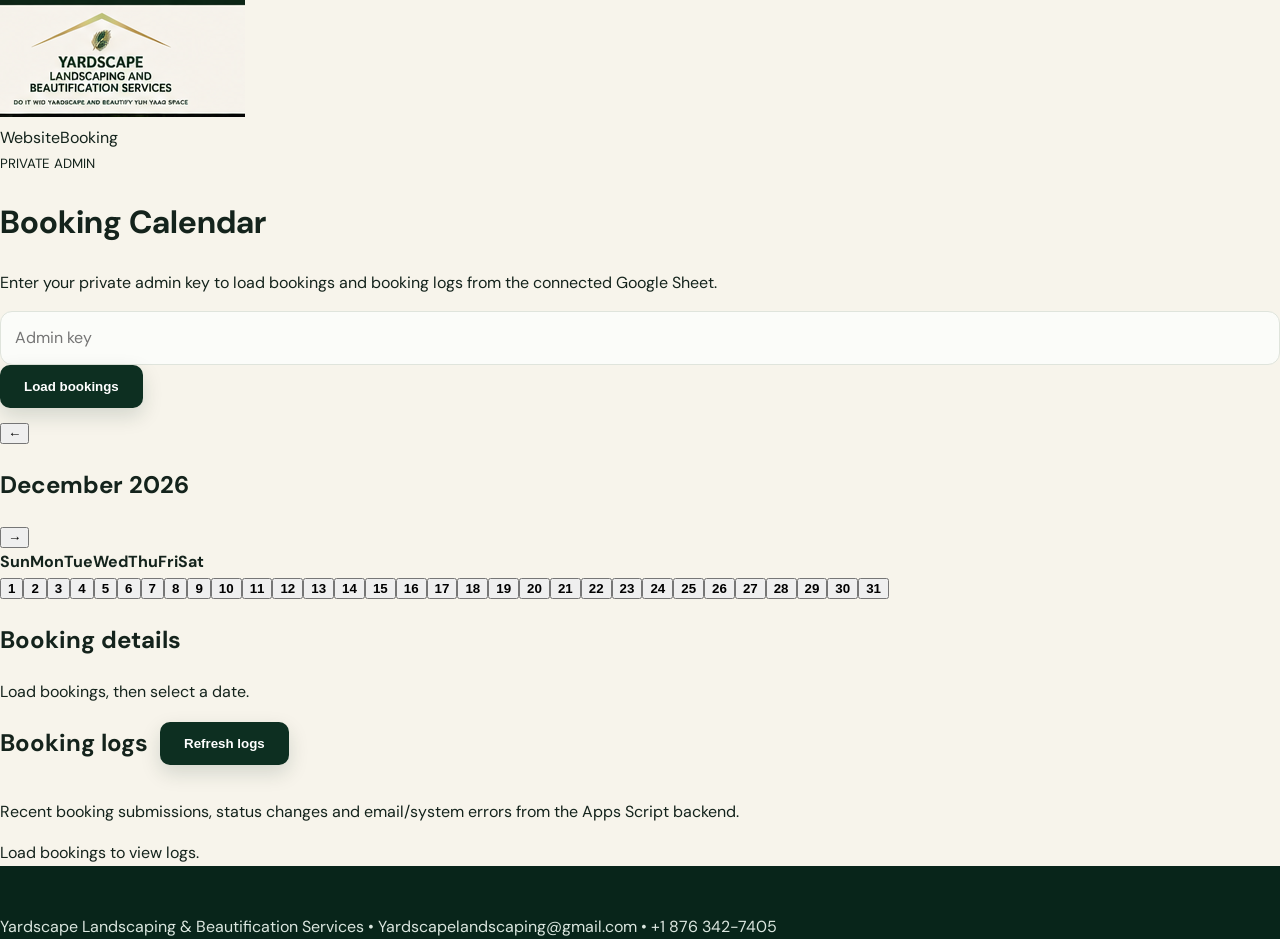
==== commit 4762d15e: "Add files via upload" ====
--- a/admin.html
+++ b/admin.html
@@ -1,34 +1,22 @@
-<!DOCTYPE html>
-<html lang="en">
-<head>
-<meta charset="UTF-8"><meta name="viewport" content="width=device-width,initial-scale=1.0">
-<title>Yardscape Admin Calendar</title>
-<link rel="stylesheet" href="./style.css?v=2">
-</head>
-<body>
-<div class="topbar"><div class="container topbar-inner"><span>Yardscape Admin</span><span>Private booking calendar</span></div></div>
-<header class="site-header"><div class="container nav">
-<a class="brand" href="index.html"><img src="./assets/yardscape-logo.png" alt="Yardscape logo"></a>
-<nav><a href="index.html">Website</a><a href="booking.html">Booking</a></nav>
-</div></header>
-<main class="booking-page"><div class="container narrow">
-<p class="eyebrow">Yardscape Admin</p><h1>Booking Calendar</h1>
-<p class="intro">Enter your private admin key to view all bookings saved in the Yardscape booking sheet.</p>
-<div class="admin-toolbar"><input id="key" type="password" placeholder="Admin key" autocomplete="current-password"><button id="load" class="btn" type="button">Load bookings</button></div>
-<div id="adminStatus" class="status" role="status"></div>
-<div class="calendar-head"><button id="prev" class="btn btn-small" type="button">‹</button><strong id="adminMonth"></strong><button id="next" class="btn btn-small" type="button">›</button></div>
-<div id="adminCalendar"></div><div id="details" class="admin-details"></div>
-</div></main>
+<!doctype html><html><head><meta charset="utf-8"><meta name="viewport" content="width=device-width,initial-scale=1"><title>Yardscape Admin</title><link rel="stylesheet" href="style.css"><style>.day{position:relative}.day.booked:after{content:'×';position:absolute;right:8px;top:3px;color:#a12626;font-size:22px;font-weight:900}.day.cancelled{opacity:.65}.admin-actions{display:flex;gap:10px;flex-wrap:wrap;margin:14px 0}.details select{max-width:280px}.logs article{padding:10px;border-bottom:1px solid #ddd4c2}.statusline{display:flex;align-items:center;gap:12px;flex-wrap:wrap}.adminmsg{font-weight:800;margin:12px 0}.adminmsg.bad{color:#a12626}.adminmsg.good{color:#1f6b3a}</style></head>
+<body><header><a href="index.html"><img src="assets/yardscape-logo.png" alt="Yardscape"></a><nav><a href="index.html">Website</a><a href="booking.html">Booking</a></nav></header>
+<main><small>PRIVATE ADMIN</small><h1>Booking Calendar</h1><p>Enter your private admin key to load bookings and booking logs from the connected Google Sheet.</p><div class="adminbar"><input id="key" type="password" placeholder="Admin key" autocomplete="current-password"><button class="btn" id="load">Load bookings</button><span id="count"></span></div><p id="msg" class="adminmsg" aria-live="polite"></p>
+<div class="calhead"><button id="prev" type="button">←</button><h2 id="month"></h2><button id="next" type="button">→</button></div><div class="week"><b>Sun</b><b>Mon</b><b>Tue</b><b>Wed</b><b>Thu</b><b>Fri</b><b>Sat</b></div><div id="grid" class="calendar"></div>
+<div class="details"><h2>Booking details</h2><div id="details">Load bookings, then select a date.</div></div>
+<div class="details"><div class="statusline"><h2>Booking logs</h2><button class="btn" id="loadLogs" type="button">Refresh logs</button></div><p>Recent booking submissions, status changes and email/system errors from the Apps Script backend.</p><div id="logs" class="logs">Load bookings to view logs.</div></div></main>
+<footer>Yardscape Landscaping & Beautification Services • <a href="mailto:Yardscapelandscaping@gmail.com">Yardscapelandscaping@gmail.com</a> • <a href="tel:+18763427405">+1 876 342-7405</a></footer>
 <script>
-const ENDPOINT='https://script.google.com/macros/s/AKfycbxmXzRBeJQGZBUnft7rvabX5Q3jhQpAXhet52yWlGPbyvcyRkGd6qVEleNGHYUDn4_w6A/exec';
-let view=new Date(new Date().getFullYear(),new Date().getMonth(),1);let bookings=[];let loaded=false;
-function iso(y,m,d){return `${y}-${String(m+1).padStart(2,'0')}-${String(d).padStart(2,'0')}`;}
-function escapeHtml(v){return String(v??'').replace(/[&<>'"]/g,c=>({'&':'&amp;','<':'&lt;','>':'&gt;',"'":'&#39;','"':'&quot;'}[c]));}
-function requestJsonp(url){return new Promise((resolve,reject)=>{const cb='yardscapeAdmin_'+Date.now()+'_'+Math.floor(Math.random()*100000);const s=document.createElement('script');const timer=setTimeout(()=>{cleanup();reject(new Error('The Apps Script endpoint did not respond.'))},15000);function cleanup(){clearTimeout(timer);delete window[cb];s.remove();}window[cb]=(data)=>{cleanup();resolve(data)};s.onerror=()=>{cleanup();reject(new Error('Could not connect to the Apps Script deployment.'))};s.src=url+(url.includes('?')?'&':'?')+'callback='+encodeURIComponent(cb);document.body.appendChild(s);});}
-function groupByDate(){const g={};for(const b of bookings){const d=String(b.date||'').slice(0,10);if(!d)continue;(g[d] ||= []).push(b);}return g;}
-function draw(){const byDate=groupByDate();document.getElementById('adminMonth').textContent=view.toLocaleDateString(undefined,{month:'long',year:'numeric'});let c=document.getElementById('adminCalendar');let html='<div class="admin-grid">'+['Sun','Mon','Tue','Wed','Thu','Fri','Sat'].map(x=>`<b>${x}</b>`).join('');let first=new Date(view.getFullYear(),view.getMonth(),1).getDay(),days=new Date(view.getFullYear(),view.getMonth()+1,0).getDate();for(let i=0;i<first;i++)html+='<div></div>';for(let d=1;d<=days;d++){let x=iso(view.getFullYear(),view.getMonth(),d),list=byDate[x]||[];html+=`<button class="admin-day${list.length?' has-bookings':''}" onclick="showDay('${x}')"><b>${d}</b><span>${list.length?list.length+' booking'+(list.length>1?'s':''):''}</span></button>`;}html+='</div>';c.innerHTML=html;}
-function showDay(x){const list=groupByDate()[x]||[];let html='<h2>'+new Date(x+'T12:00:00').toLocaleDateString(undefined,{weekday:'long',month:'long',day:'numeric',year:'numeric'})+'</h2>';if(!list.length){html+='<p>No bookings.</p>';}else{html+=list.map(b=>`<article class="booking-item"><b>${escapeHtml(b.time)} — ${escapeHtml(b.service)}</b><br><strong>${escapeHtml(b.name)}</strong><br>${escapeHtml(b.phone)}<br><a href="mailto:${encodeURIComponent(b.email||'')}">${escapeHtml(b.email)}</a><br>${escapeHtml(b.location)}<br><strong>${escapeHtml(b.price)}</strong><br><small>Status: ${escapeHtml(b.status||'Confirmed')}</small><br><small>${escapeHtml(b.notes||'')}</small></article>`).join('');}document.getElementById('details').innerHTML=html;}
-async function load(){const key=document.getElementById('key').value.trim();const status=document.getElementById('adminStatus');if(!key){status.className='status error';status.textContent='Enter your admin key.';return;}status.className='status';status.textContent='Loading bookings…';try{const j=await requestJsonp(ENDPOINT+'?action=admin&key='+encodeURIComponent(key));if(!j||!j.ok)throw new Error(j&&j.error?j.error:'Admin request failed.');bookings=Array.isArray(j.bookings)?j.bookings:[];loaded=true;localStorage.setItem('yardscapeAdminKey',key);status.className='status success';status.textContent=`Loaded ${bookings.length} booking${bookings.length===1?'':'s'}.`;draw();showDay(iso(view.getFullYear(),view.getMonth(),new Date().getDate()));}catch(e){status.className='status error';status.textContent=e.message==='Unauthorized'?'Incorrect admin key.':'Could not load bookings. Check your admin key and Apps Script deployment.';}}
-document.getElementById('load').onclick=load;document.getElementById('prev').onclick=()=>{view=new Date(view.getFullYear(),view.getMonth()-1,1);draw();};document.getElementById('next').onclick=()=>{view=new Date(view.getFullYear(),view.getMonth()+1,1);draw();};document.getElementById('key').value=localStorage.getItem('yardscapeAdminKey')||'';draw();
-</script>
-</body></html>+const API="https://script.google.com/macros/s/AKfycbxmXzRBeJQGZBUnft7rvabX5Q3jhqPAXhet52yWlGPbyvcyRkGd6qVEleNGHYUDn4_w6A/exec";let bookings=[],cur=new Date(),key="",selectedDate="";
+function jp(p){return new Promise((resolve,reject)=>{const c="ad_"+Date.now()+"_"+Math.random().toString(36).slice(2),x=document.createElement("script");let timer;window[c]=v=>{clearTimeout(timer);delete window[c];x.remove();resolve(v)};x.onerror=()=>{clearTimeout(timer);delete window[c];x.remove();reject(new Error("Could not connect to the booking service. Check the deployed Apps Script URL and access setting."))};x.src=API+"?"+new URLSearchParams({...p,callback:c});document.body.appendChild(x);timer=setTimeout(()=>{delete window[c];x.remove();reject(new Error("Admin request timed out. Please try again."))},18000)})}
+function esc(v){return String(v??"").replace(/[&<>"']/g,c=>({"&":"&amp;","<":"&lt;",">":"&gt;",'"':"&quot;","'":"&#039;"}[c]))}
+function msg(text,type){const el=document.getElementById("msg");el.textContent=text;el.className="adminmsg "+(type||"")}
+function active(b){return String(b.status||"").toLowerCase()!=="cancelled"}
+function dateKey(y,m,d){return y+"-"+String(m+1).padStart(2,"0")+"-"+String(d).padStart(2,"0")}
+function render(){const y=cur.getFullYear(),m=cur.getMonth();document.getElementById("month").textContent=cur.toLocaleString("en-US",{month:"long",year:"numeric"});const g=document.getElementById("grid");g.innerHTML="";const first=new Date(y,m,1).getDay(),days=new Date(y,m+1,0).getDate();for(let i=0;i<first;i++)g.appendChild(document.createElement("div"));for(let day=1;day<=days;day++){const k=dateKey(y,m,day),all=bookings.filter(b=>b.date===k),live=all.filter(active),c=document.createElement("button");c.type="button";c.className="day"+(live.length?" booked":"")+(all.length&&!live.length?" cancelled":"");c.innerHTML="<b>"+day+"</b>"+(live.length?"<small>× "+live.length+" active</small>":all.length?"<small>Cancelled</small>":"");c.onclick=()=>show(k);g.appendChild(c)}}
+function statusOptions(current){return ["Pending Confirmation","Confirmed","Completed","Cancelled"].map(s=>'<option value="'+s+'"'+(s===current?' selected':'')+'>'+s+'</option>').join("")}
+function show(k){selectedDate=k;const list=bookings.filter(b=>b.date===k);document.getElementById("details").innerHTML=list.length?list.map(b=>'<article><h3>'+esc(b.service)+'</h3><p><b>'+esc(b.date)+' at '+esc(b.time)+'</b></p><p><b>Customer:</b> '+esc(b.name)+'</p><p><b>Email:</b> '+esc(b.email)+'</p><p><b>Phone:</b> '+esc(b.phone)+'</p><p><b>Location:</b> '+esc(b.location)+'</p><p><b>Price / Quote:</b> '+esc(b.price)+'</p><p><b>Notes:</b> '+esc(b.notes||'None')+'</p><div class="statusline"><label>Booking status<select data-row="'+Number(b.row)+'" data-id="'+esc(b.id)+'" class="status-select">'+statusOptions(b.status||'Pending Confirmation')+'</select></label><button class="btn save-status" data-row="'+Number(b.row)+'" data-id="'+esc(b.id)+'" type="button">Save status</button></div><p><small>Reference: '+esc(b.id)+'</small></p></article>').join(""):'No bookings for '+esc(k)+'.';document.querySelectorAll(".save-status").forEach(btn=>btn.onclick=()=>saveStatus(btn))}
+async function saveStatus(btn){const row=btn.dataset.row,id=btn.dataset.id,sel=document.querySelector('.status-select[data-row="'+row+'"][data-id="'+CSS.escape(id)+'"]');btn.disabled=true;try{const r=await jp({action:"updateStatus",key:key,row:row,id:id,status:sel.value});if(!r.ok)throw Error(r.error||"Could not update status.");msg("Booking status saved to Google Sheets.","good");await loadBookings(false);if(selectedDate)show(selectedDate);await loadLogs(false)}catch(e){msg(e.message,"bad")}finally{btn.disabled=false}}
+async function loadBookings(showMessage=true){key=document.getElementById("key").value.trim();if(!key){msg("Enter your admin key first.","bad");return}try{const r=await jp({action:"admin",key:key});if(!r.ok)throw Error(r.error||"Could not load bookings.");bookings=Array.isArray(r.bookings)?r.bookings:[];document.getElementById("count").textContent=bookings.filter(active).length+" active / "+bookings.length+" total";render();if(showMessage)msg("Bookings synced from Google Sheets.","good");await loadLogs(false)}catch(e){msg(e.message,"bad")}}
+async function loadLogs(showMessage=true){if(!key)key=document.getElementById("key").value.trim();if(!key){msg("Enter your admin key first.","bad");return}try{const r=await jp({action:"logs",key:key});if(!r.ok)throw Error(r.error||"Could not load logs.");const list=r.logs||[];document.getElementById("logs").innerHTML=list.length?list.slice().reverse().map(x=>'<article><b>'+esc(x.event)+'</b> — '+esc(x.timestamp)+'<p>'+esc(x.details||'')+'</p><small>'+esc(x.service||'')+' | '+esc(x.date||'')+' '+esc(x.time||'')+' | '+esc(x.email||'')+' | '+esc(x.id||'')+'</small></article>').join(""):'No log entries yet.';if(showMessage)msg("Booking logs refreshed.","good")}catch(e){document.getElementById("logs").textContent=e.message;if(showMessage)msg(e.message,"bad")}}
+document.getElementById("load").onclick=()=>loadBookings(true);document.getElementById("loadLogs").onclick=()=>loadLogs(true);document.getElementById("prev").onclick=()=>{cur.setMonth(cur.getMonth()-1);render()};document.getElementById("next").onclick=()=>{cur.setMonth(cur.getMonth()+1);render()};render();
+</script></body></html>
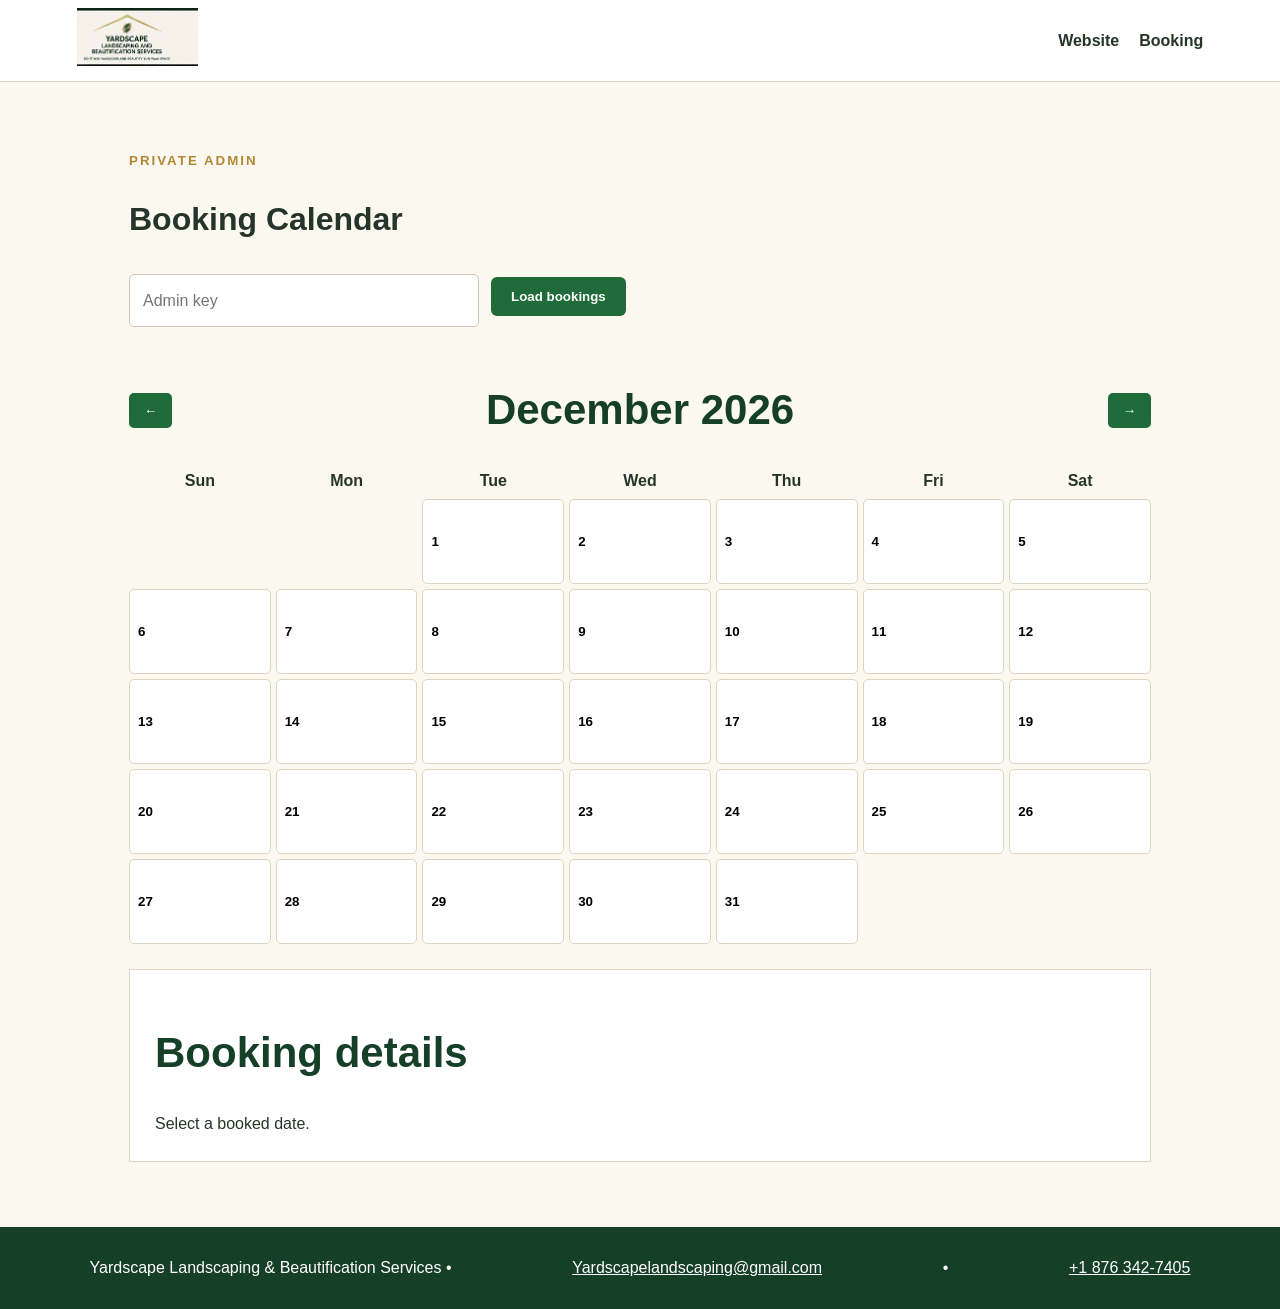
==== commit e35a99f5: "Add files via upload" ====
--- a/admin.html
+++ b/admin.html
@@ -1,22 +1,15 @@
-<!doctype html><html><head><meta charset="utf-8"><meta name="viewport" content="width=device-width,initial-scale=1"><title>Yardscape Admin</title><link rel="stylesheet" href="style.css"><style>.day{position:relative}.day.booked:after{content:'×';position:absolute;right:8px;top:3px;color:#a12626;font-size:22px;font-weight:900}.day.cancelled{opacity:.65}.admin-actions{display:flex;gap:10px;flex-wrap:wrap;margin:14px 0}.details select{max-width:280px}.logs article{padding:10px;border-bottom:1px solid #ddd4c2}.statusline{display:flex;align-items:center;gap:12px;flex-wrap:wrap}.adminmsg{font-weight:800;margin:12px 0}.adminmsg.bad{color:#a12626}.adminmsg.good{color:#1f6b3a}</style></head>
+<!doctype html><html><head><meta charset="utf-8"><meta name="viewport" content="width=device-width,initial-scale=1"><title>Yardscape Admin</title><link rel="stylesheet" href="style.css"></head>
 <body><header><a href="index.html"><img src="assets/yardscape-logo.png" alt="Yardscape"></a><nav><a href="index.html">Website</a><a href="booking.html">Booking</a></nav></header>
-<main><small>PRIVATE ADMIN</small><h1>Booking Calendar</h1><p>Enter your private admin key to load bookings and booking logs from the connected Google Sheet.</p><div class="adminbar"><input id="key" type="password" placeholder="Admin key" autocomplete="current-password"><button class="btn" id="load">Load bookings</button><span id="count"></span></div><p id="msg" class="adminmsg" aria-live="polite"></p>
-<div class="calhead"><button id="prev" type="button">←</button><h2 id="month"></h2><button id="next" type="button">→</button></div><div class="week"><b>Sun</b><b>Mon</b><b>Tue</b><b>Wed</b><b>Thu</b><b>Fri</b><b>Sat</b></div><div id="grid" class="calendar"></div>
-<div class="details"><h2>Booking details</h2><div id="details">Load bookings, then select a date.</div></div>
-<div class="details"><div class="statusline"><h2>Booking logs</h2><button class="btn" id="loadLogs" type="button">Refresh logs</button></div><p>Recent booking submissions, status changes and email/system errors from the Apps Script backend.</p><div id="logs" class="logs">Load bookings to view logs.</div></div></main>
+<main><small>PRIVATE ADMIN</small><h1>Booking Calendar</h1><div class="adminbar"><input id="key" type="password" placeholder="Admin key"><button class="btn" id="load">Load bookings</button><span id="count"></span></div>
+<div class="calhead"><button id="prev">←</button><h2 id="month"></h2><button id="next">→</button></div><div class="week"><b>Sun</b><b>Mon</b><b>Tue</b><b>Wed</b><b>Thu</b><b>Fri</b><b>Sat</b></div><div id="grid" class="calendar"></div>
+<div class="details"><h2>Booking details</h2><div id="details">Select a booked date.</div></div></main>
 <footer>Yardscape Landscaping & Beautification Services • <a href="mailto:Yardscapelandscaping@gmail.com">Yardscapelandscaping@gmail.com</a> • <a href="tel:+18763427405">+1 876 342-7405</a></footer>
 <script>
-const API="https://script.google.com/macros/s/AKfycbxmXzRBeJQGZBUnft7rvabX5Q3jhqPAXhet52yWlGPbyvcyRkGd6qVEleNGHYUDn4_w6A/exec";let bookings=[],cur=new Date(),key="",selectedDate="";
-function jp(p){return new Promise((resolve,reject)=>{const c="ad_"+Date.now()+"_"+Math.random().toString(36).slice(2),x=document.createElement("script");let timer;window[c]=v=>{clearTimeout(timer);delete window[c];x.remove();resolve(v)};x.onerror=()=>{clearTimeout(timer);delete window[c];x.remove();reject(new Error("Could not connect to the booking service. Check the deployed Apps Script URL and access setting."))};x.src=API+"?"+new URLSearchParams({...p,callback:c});document.body.appendChild(x);timer=setTimeout(()=>{delete window[c];x.remove();reject(new Error("Admin request timed out. Please try again."))},18000)})}
+const API="https://script.google.com/macros/s/AKfycbxmXzRBeJQGZBUnft7rvabX5Q3jhQpAXhet52yWlGPbyvcyRkGd6qVEleNGHYUDn4_w6A/exec";let data={},cur=new Date();
+function jp(p){return new Promise((resolve,reject)=>{const c="ad_"+Date.now()+"_"+Math.random().toString(36).slice(2),x=document.createElement("script");let timer;window[c]=v=>{clearTimeout(timer);delete window[c];x.remove();resolve(v)};x.onerror=()=>{clearTimeout(timer);delete window[c];x.remove();reject(new Error("Could not connect to the booking service."))};x.src=API+"?"+new URLSearchParams({...p,callback:c});document.body.appendChild(x);timer=setTimeout(()=>{delete window[c];x.remove();reject(new Error("Admin request timed out."))},15000)})}
 function esc(v){return String(v??"").replace(/[&<>"']/g,c=>({"&":"&amp;","<":"&lt;",">":"&gt;",'"':"&quot;","'":"&#039;"}[c]))}
-function msg(text,type){const el=document.getElementById("msg");el.textContent=text;el.className="adminmsg "+(type||"")}
-function active(b){return String(b.status||"").toLowerCase()!=="cancelled"}
-function dateKey(y,m,d){return y+"-"+String(m+1).padStart(2,"0")+"-"+String(d).padStart(2,"0")}
-function render(){const y=cur.getFullYear(),m=cur.getMonth();document.getElementById("month").textContent=cur.toLocaleString("en-US",{month:"long",year:"numeric"});const g=document.getElementById("grid");g.innerHTML="";const first=new Date(y,m,1).getDay(),days=new Date(y,m+1,0).getDate();for(let i=0;i<first;i++)g.appendChild(document.createElement("div"));for(let day=1;day<=days;day++){const k=dateKey(y,m,day),all=bookings.filter(b=>b.date===k),live=all.filter(active),c=document.createElement("button");c.type="button";c.className="day"+(live.length?" booked":"")+(all.length&&!live.length?" cancelled":"");c.innerHTML="<b>"+day+"</b>"+(live.length?"<small>× "+live.length+" active</small>":all.length?"<small>Cancelled</small>":"");c.onclick=()=>show(k);g.appendChild(c)}}
-function statusOptions(current){return ["Pending Confirmation","Confirmed","Completed","Cancelled"].map(s=>'<option value="'+s+'"'+(s===current?' selected':'')+'>'+s+'</option>').join("")}
-function show(k){selectedDate=k;const list=bookings.filter(b=>b.date===k);document.getElementById("details").innerHTML=list.length?list.map(b=>'<article><h3>'+esc(b.service)+'</h3><p><b>'+esc(b.date)+' at '+esc(b.time)+'</b></p><p><b>Customer:</b> '+esc(b.name)+'</p><p><b>Email:</b> '+esc(b.email)+'</p><p><b>Phone:</b> '+esc(b.phone)+'</p><p><b>Location:</b> '+esc(b.location)+'</p><p><b>Price / Quote:</b> '+esc(b.price)+'</p><p><b>Notes:</b> '+esc(b.notes||'None')+'</p><div class="statusline"><label>Booking status<select data-row="'+Number(b.row)+'" data-id="'+esc(b.id)+'" class="status-select">'+statusOptions(b.status||'Pending Confirmation')+'</select></label><button class="btn save-status" data-row="'+Number(b.row)+'" data-id="'+esc(b.id)+'" type="button">Save status</button></div><p><small>Reference: '+esc(b.id)+'</small></p></article>').join(""):'No bookings for '+esc(k)+'.';document.querySelectorAll(".save-status").forEach(btn=>btn.onclick=()=>saveStatus(btn))}
-async function saveStatus(btn){const row=btn.dataset.row,id=btn.dataset.id,sel=document.querySelector('.status-select[data-row="'+row+'"][data-id="'+CSS.escape(id)+'"]');btn.disabled=true;try{const r=await jp({action:"updateStatus",key:key,row:row,id:id,status:sel.value});if(!r.ok)throw Error(r.error||"Could not update status.");msg("Booking status saved to Google Sheets.","good");await loadBookings(false);if(selectedDate)show(selectedDate);await loadLogs(false)}catch(e){msg(e.message,"bad")}finally{btn.disabled=false}}
-async function loadBookings(showMessage=true){key=document.getElementById("key").value.trim();if(!key){msg("Enter your admin key first.","bad");return}try{const r=await jp({action:"admin",key:key});if(!r.ok)throw Error(r.error||"Could not load bookings.");bookings=Array.isArray(r.bookings)?r.bookings:[];document.getElementById("count").textContent=bookings.filter(active).length+" active / "+bookings.length+" total";render();if(showMessage)msg("Bookings synced from Google Sheets.","good");await loadLogs(false)}catch(e){msg(e.message,"bad")}}
-async function loadLogs(showMessage=true){if(!key)key=document.getElementById("key").value.trim();if(!key){msg("Enter your admin key first.","bad");return}try{const r=await jp({action:"logs",key:key});if(!r.ok)throw Error(r.error||"Could not load logs.");const list=r.logs||[];document.getElementById("logs").innerHTML=list.length?list.slice().reverse().map(x=>'<article><b>'+esc(x.event)+'</b> — '+esc(x.timestamp)+'<p>'+esc(x.details||'')+'</p><small>'+esc(x.service||'')+' | '+esc(x.date||'')+' '+esc(x.time||'')+' | '+esc(x.email||'')+' | '+esc(x.id||'')+'</small></article>').join(""):'No log entries yet.';if(showMessage)msg("Booking logs refreshed.","good")}catch(e){document.getElementById("logs").textContent=e.message;if(showMessage)msg(e.message,"bad")}}
-document.getElementById("load").onclick=()=>loadBookings(true);document.getElementById("loadLogs").onclick=()=>loadLogs(true);document.getElementById("prev").onclick=()=>{cur.setMonth(cur.getMonth()-1);render()};document.getElementById("next").onclick=()=>{cur.setMonth(cur.getMonth()+1);render()};render();
-</script></body></html>
+function render(){const y=cur.getFullYear(),m=cur.getMonth();document.getElementById("month").textContent=cur.toLocaleString("en-US",{month:"long",year:"numeric"});const g=document.getElementById("grid");g.innerHTML="";const first=new Date(y,m,1).getDay(),days=new Date(y,m+1,0).getDate();for(let i=0;i<first;i++)g.appendChild(document.createElement("div"));for(let day=1;day<=days;day++){const k=y+"-"+String(m+1).padStart(2,"0")+"-"+String(day).padStart(2,"0"),b=data[k]||[],c=document.createElement("button");c.className="day"+(b.length?" booked":"");c.innerHTML="<b>"+day+"</b>"+(b.length?"<small>"+b.length+" booking(s)</small>":"");c.onclick=()=>show(k);g.appendChild(c)}}
+function show(k){const b=data[k]||[];document.getElementById("details").innerHTML=b.length?b.map(x=>"<article><h3>"+esc(x.service)+"</h3><p><b>"+esc(x.date)+" at "+esc(x.time)+"</b></p><p><b>Customer:</b> "+esc(x.name)+"</p><p><b>Email:</b> "+esc(x.email)+"</p><p><b>Phone:</b> "+esc(x.phone)+"</p><p><b>Location:</b> "+esc(x.location)+"</p><p><b>Price / Quote:</b> "+esc(x.price)+"</p><p><b>Notes:</b> "+esc(x.notes||"None")+"</p></article>").join(""):"No bookings for "+k+"."}
+document.getElementById("load").onclick=async()=>{try{const r=await jp({action:"admin",key:document.getElementById("key").value.trim()});if(!r.ok)throw Error(r.error||"Could not load bookings.");data=r.bookings||{};document.getElementById("count").textContent=Object.values(data).reduce((a,b)=>a+b.length,0)+" booking(s)";render()}catch(e){alert(e.message)}};
+document.getElementById("prev").onclick=()=>{cur.setMonth(cur.getMonth()-1);render()};document.getElementById("next").onclick=()=>{cur.setMonth(cur.getMonth()+1);render()};render();
+</script></body></html>
--- a/style.css
+++ b/style.css
@@ -1,10 +1 @@
-@import url('https://fonts.googleapis.com/css2?family=DM+Sans:wght@400;500;600;700&family=Playfair+Display:wght@600;700&display=swap');
-:root{--green:#0d2f21;--green2:#1d5b3d;--lime:#c6d86b;--cream:#f7f4eb;--white:#fff;--ink:#14231c;--muted:#68756e;--line:#dfe4dc;--gold:#d6bc67;--shadow:0 20px 50px rgba(20,35,28,.12)}
-*{box-sizing:border-box}html{scroll-behavior:smooth}body{margin:0;font-family:"DM Sans",sans-serif;color:var(--ink);background:var(--cream);line-height:1.6}a{text-decoration:none;color:inherit}.container{width:min(1180px,92%);margin:auto}.topbar{background:var(--green);color:#fff;font-size:13px}.topbar-inner{min-height:40px;display:flex;justify-content:space-between;align-items:center;gap:20px}.topbar a{opacity:.96}.site-header{background:rgba(247,244,235,.98);border-bottom:1px solid var(--line);position:sticky;top:0;z-index:20;backdrop-filter:blur(10px)}.nav{min-height:105px;display:flex;align-items:center;justify-content:space-between;gap:25px}.brand img{display:block;width:190px;height:auto}.nav nav{display:flex;align-items:center;gap:27px;font-weight:600;font-size:14px}.nav nav>a:not(.btn):hover{color:var(--green2)}.btn{display:inline-flex;justify-content:center;align-items:center;border:0;border-radius:10px;background:var(--green);color:#fff;padding:14px 24px;font-weight:700;cursor:pointer;transition:.2s;box-shadow:0 8px 20px rgba(13,47,33,.15)}.btn:hover{transform:translateY(-2px);background:var(--green2)}.btn-small{padding:12px 18px}.btn-ghost{background:transparent;color:var(--green);border:1px solid var(--green);box-shadow:none}.btn-outline-light{background:transparent;color:#fff;border:1px solid rgba(255,255,255,.8);box-shadow:none}.menu-toggle{display:none;background:none;border:0;font-size:24px;color:var(--green)}
-.hero{position:relative;min-height:520px;display:flex;align-items:center;overflow:hidden;color:#fff}.hero-image{position:absolute;inset:0;background-image:url('assets/hero.jpg');background-size:cover;background-position:center}.hero-overlay{position:absolute;inset:0;background:linear-gradient(90deg,rgba(0,20,13,.88) 0%,rgba(0,20,13,.62) 44%,rgba(0,20,13,.2) 100%)}.hero-content{position:relative;z-index:1;padding:78px 0}.eyebrow{text-transform:uppercase;letter-spacing:.14em;font-size:12px;font-weight:700;color:var(--green2);margin:0 0 12px}.hero .eyebrow{color:#dce9a4}.hero h1{font-family:"Playfair Display",serif;font-size:clamp(48px,7vw,82px);line-height:1.02;margin:0 0 22px;letter-spacing:-.04em}.hero h1 span{color:var(--lime)}.hero-copy{font-size:19px;max-width:640px;margin:0;color:#f5f7f3}.hero-actions{display:flex;gap:12px;flex-wrap:wrap;margin:28px 0 14px}.location-line{font-size:14px;margin-top:12px}.section{padding:88px 0}.services-section{background:var(--cream)}.section-heading{max-width:760px;margin-bottom:38px}.centered{text-align:center;margin-left:auto;margin-right:auto}.section-heading h2{font-family:"Playfair Display",serif;font-size:clamp(36px,5vw,56px);line-height:1.08;margin:0;color:var(--green)}.section-heading>p:last-child{color:var(--muted)}.service-cards{display:grid;grid-template-columns:repeat(5,1fr);gap:16px}.service-card{background:#fff;border:1px solid var(--line);border-radius:14px;overflow:hidden;box-shadow:0 10px 25px rgba(20,35,28,.08);display:flex;flex-direction:column}.service-image{height:135px;overflow:hidden}.service-image img{width:100%;height:100%;object-fit:cover;display:block}.service-body{position:relative;padding:28px 18px 20px;display:flex;flex-direction:column;min-height:225px}.service-icon{position:absolute;left:18px;top:-22px;width:46px;height:46px;border-radius:50%;display:grid;place-items:center;background:var(--green);color:#fff;border:3px solid #fff;font-size:20px}.service-body h3{font-size:18px;margin:5px 0 8px}.service-body p{font-size:13px;color:var(--muted);margin:0 0 18px}.service-body strong{margin-top:auto;color:var(--green);font-size:15px}.center-action{text-align:center;margin-top:28px}.about-section{background:var(--green);color:#fff}.about-grid{display:grid;grid-template-columns:1fr 1fr;gap:80px;align-items:center}.about-section .eyebrow{color:var(--lime)}.about-section h2{font-family:"Playfair Display",serif;font-size:clamp(35px,5vw,55px);line-height:1.08;margin:0}.about-section p{color:#dbe7e0}.contact-section{background:#fff}.contact-grid{display:grid;grid-template-columns:repeat(2,1fr);gap:16px}.contact-card{display:flex;gap:16px;align-items:flex-start;background:var(--cream);border:1px solid var(--line);border-radius:16px;padding:20px}.contact-icon{width:42px;height:42px;flex:0 0 42px;display:grid;place-items:center;background:var(--green);color:var(--lime);border-radius:50%;font-size:18px}.contact-card b{color:var(--green)}.contact-cta{margin-top:25px;background:var(--green);color:#fff;border-radius:18px;padding:28px 30px;display:flex;justify-content:space-between;align-items:center;gap:25px}.contact-cta h3{font-family:"Playfair Display",serif;font-size:30px;margin:0 0 5px}.contact-cta p{margin:0;color:#dbe7e0}.contact-cta .btn{background:#fff;color:var(--green)}footer{background:#08251a;color:#dbe6df;padding:48px 0 0}.footer-grid{display:grid;grid-template-columns:1.5fr 1fr 1fr;gap:55px;padding-bottom:38px}.footer-brand img{width:210px;background:#f7f4eb;border-radius:8px;padding:4px}.footer-grid h3{color:#fff;font-size:16px;margin:0 0 15px}.footer-grid p{font-size:13px;margin:7px 0}.footer-grid a:hover{color:var(--lime)}.footer-bottom{text-align:center;border-top:1px solid rgba(255,255,255,.12);padding:18px 0;font-size:12px;color:#aebeb5}
-/* booking page */.booking-page{padding:70px 0 100px}.narrow{width:min(850px,92%)}.booking-page h1{font-family:"Playfair Display",serif;font-size:clamp(45px,7vw,70px);line-height:1.02;margin:0 0 18px;color:var(--green)}.intro{color:var(--muted);max-width:720px;margin-bottom:35px}.booking-form{background:#fff;border:1px solid var(--line);border-radius:22px;padding:30px;box-shadow:var(--shadow)}.form-section{padding:10px 0 28px}.form-section h2{font-family:"Playfair Display",serif;font-size:25px;margin:0 0 18px;color:var(--green)}.service-options{display:grid;grid-template-columns:1fr 1fr;gap:12px}.service-option{position:relative}.service-option input{position:absolute;opacity:0}.service-option span{display:flex;justify-content:space-between;gap:15px;padding:17px;border:1px solid var(--line);border-radius:14px;cursor:pointer}.service-option input:checked+span{border-color:var(--green2);box-shadow:0 0 0 2px var(--green2);background:#f5faee}.service-option small{color:var(--muted);font-weight:600}label:not(.service-option){display:block;font-size:13px;font-weight:700;margin:14px 0 6px}input,select,textarea{width:100%;padding:13px 14px;border:1px solid var(--line);border-radius:12px;background:#fbfcf9;font:inherit;color:var(--ink)}input:focus,select:focus,textarea:focus{outline:2px solid var(--lime);border-color:var(--green2)}.form-grid{display:grid;grid-template-columns:1fr 1fr;gap:35px;border-top:1px solid var(--line);border-bottom:1px solid var(--line)}.hint,.privacy-note{font-size:12px;color:var(--muted)}.summary{display:grid;grid-template-columns:1fr 1fr;gap:12px;background:var(--cream);border-radius:14px;padding:18px;margin:0 0 18px}.summary span{display:block;color:var(--muted);font-size:12px}.summary strong{display:block;margin-top:3px}.btn-full{width:100%;font-size:16px}.status{min-height:24px;text-align:center;font-weight:700}.status.success{color:#247347}.status.error{color:#a12f2f}.booking-footer{background:#08251a;color:#dbe6df;padding:28px 0}.booking-footer .footer-inner{display:flex;justify-content:space-between;align-items:center}.booking-brand{display:flex;align-items:center;gap:14px}.booking-brand img{width:130px;background:#f7f4eb;border-radius:6px}
-@media(max-width:1000px){.service-cards{grid-template-columns:repeat(2,1fr)}.about-grid{grid-template-columns:1fr;gap:30px}.nav nav{gap:16px}}@media(max-width:700px){.topbar-inner{flex-direction:column;justify-content:center;gap:2px;padding:7px 0}.nav{min-height:78px}.brand img{width:155px}.nav nav{display:none;position:absolute;top:78px;left:0;right:0;background:var(--cream);padding:18px 4%;border-bottom:1px solid var(--line);flex-direction:column;align-items:stretch}.nav nav.open{display:flex}.nav nav .btn{text-align:center}.menu-toggle{display:block}.hero{min-height:560px}.hero-content{padding:60px 0}.service-cards,.contact-grid,.form-grid,.service-options,.summary,.footer-grid{grid-template-columns:1fr}.section{padding:65px 0}.contact-cta{flex-direction:column;align-items:flex-start}.footer-grid{gap:28px}.booking-page{padding:45px 0 70px}.booking-form{padding:20px}}
-
-/* Admin calendar */
-.admin-toolbar{display:flex;gap:12px;margin:24px 0}.admin-toolbar input{flex:1}.calendar-head{display:flex;align-items:center;justify-content:space-between;margin:30px 0 15px;font-size:20px}.admin-grid{display:grid;grid-template-columns:repeat(7,1fr);gap:7px}.admin-grid>b{text-align:center;color:var(--muted);font-size:12px;padding:7px}.admin-day{min-height:78px;border:1px solid var(--line);background:#fff;border-radius:10px;padding:9px;text-align:left;cursor:pointer;color:var(--ink)}.admin-day:hover{border-color:var(--green2);transform:translateY(-1px)}.admin-day.has-bookings{background:#f2f8ee;border-color:#9dbb86}.admin-day span{display:block;color:var(--green2);font-size:11px;margin-top:7px}.admin-details{margin-top:25px;background:#fff;border:1px solid var(--line);border-radius:16px;padding:22px;box-shadow:var(--shadow)}.booking-item{background:var(--cream);border:1px solid var(--line);border-radius:12px;padding:15px;margin:12px 0}.booking-item a{color:var(--green2);text-decoration:underline}.booking-item small{color:var(--muted)}
-@media(max-width:700px){.admin-toolbar{flex-direction:column}.admin-grid{gap:4px}.admin-day{min-height:60px;padding:6px;font-size:12px}.admin-day span{font-size:9px}}
+*{box-sizing:border-box}body{margin:0;background:#fbf8ef;color:#26352a;font:16px Arial,sans-serif;line-height:1.6}a{color:inherit}header{height:82px;background:#fff;border-bottom:1px solid #ddd4c2;display:flex;align-items:center;justify-content:space-between;padding:10px 6%}header img{height:58px;max-width:260px;object-fit:contain}nav{display:flex;gap:20px;align-items:center}nav a{text-decoration:none;font-weight:700}.btn{background:#1f6b3a;color:#fff!important;border:0;border-radius:6px;padding:12px 20px;text-decoration:none;font-weight:800;cursor:pointer}small{letter-spacing:2px;color:#b18836;font-weight:900}.hero{display:grid;grid-template-columns:1fr 1fr;background:#efe6d5}.hero>div{padding:90px 9%;display:flex;flex-direction:column;justify-content:center}.hero>img{width:100%;height:600px;object-fit:cover}.hero h1{font-size:clamp(42px,5vw,70px);line-height:1.03;color:#163f28;margin:12px 0 20px}.hero p{font-size:19px;max-width:650px}section:not(.hero){padding:80px 7%}h2{font-size:42px;line-height:1.1;color:#163f28}.two{display:grid;grid-template-columns:1fr 1fr;gap:45px;font-size:18px}.alt{background:#f1eadc}.grid{display:grid;grid-template-columns:repeat(3,1fr);gap:24px}.card{background:#fff;border:1px solid #e0d9ca;border-radius:9px;overflow:hidden}.card img{width:100%;height:190px;object-fit:cover}.card div{padding:20px}.card h3{color:#1f6b3a}.card b{display:block;color:#b18836;font-size:18px;margin:10px 0}.card a{font-weight:800;color:#1f6b3a}.cta{margin:65px 7%;padding:45px;background:#1f6b3a;color:white;border-radius:10px;display:flex;justify-content:space-between;align-items:center}.cta h2{color:white}.contact>div{display:grid;grid-template-columns:repeat(4,1fr);gap:18px}.contact>div>div{border:1px solid #ddd4c2;padding:20px;border-radius:8px;background:#fbf8ef;display:flex;flex-direction:column}.contact a{color:#1f6b3a;font-weight:800}footer{padding:28px 7%;background:#163f28;color:white;display:flex;justify-content:space-between}footer a{color:white}main{max-width:1150px;margin:auto;padding:65px 5%}form{background:white;border:1px solid #ddd4c2;border-radius:9px;padding:28px;max-width:800px}label{display:block;font-weight:800;margin-bottom:16px}input,select,textarea{width:100%;padding:13px;margin-top:7px;border:1px solid #cfc7b8;border-radius:5px;font:inherit}.two{grid-template-columns:1fr 1fr}.good{color:#1f6b3a;font-weight:800}.bad{color:#a12626;font-weight:800}.adminbar{display:flex;gap:12px;align-items:center;margin-bottom:25px}.adminbar input{max-width:350px}.calhead{display:flex;align-items:center;justify-content:space-between}.calhead button{background:#1f6b3a;color:white;border:0;padding:10px 15px;border-radius:5px}.week,.calendar{display:grid;grid-template-columns:repeat(7,1fr);gap:5px}.week{text-align:center;margin-bottom:5px}.day{min-height:85px;background:#fff;border:1px solid #ddd4c2;border-radius:5px;text-align:left;padding:8px;cursor:pointer}.day.booked{background:#e7f2e9;border:2px solid #1f6b3a}.day small{display:block;color:#1f6b3a}.details{margin-top:25px;background:white;border:1px solid #ddd4c2;padding:25px}.details article{border-left:5px solid #1f6b3a;background:#f5f7f5;padding:15px;margin-bottom:12px}@media(max-width:800px){.hero,.two,.grid{grid-template-columns:1fr}.hero>img{height:350px}.contact>div{grid-template-columns:1fr 1fr}.cta{margin:35px 4%;flex-direction:column;align-items:flex-start}footer{flex-direction:column;gap:10px}header{height:auto;flex-direction:column;gap:12px;align-items:flex-start}nav{flex-wrap:wrap}section:not(.hero){padding:55px 5%}}@media(max-width:520px){.contact>div,.two{grid-template-columns:1fr}.grid{grid-template-columns:1fr}.adminbar{flex-direction:column;align-items:stretch}.adminbar input{max-width:none}}
